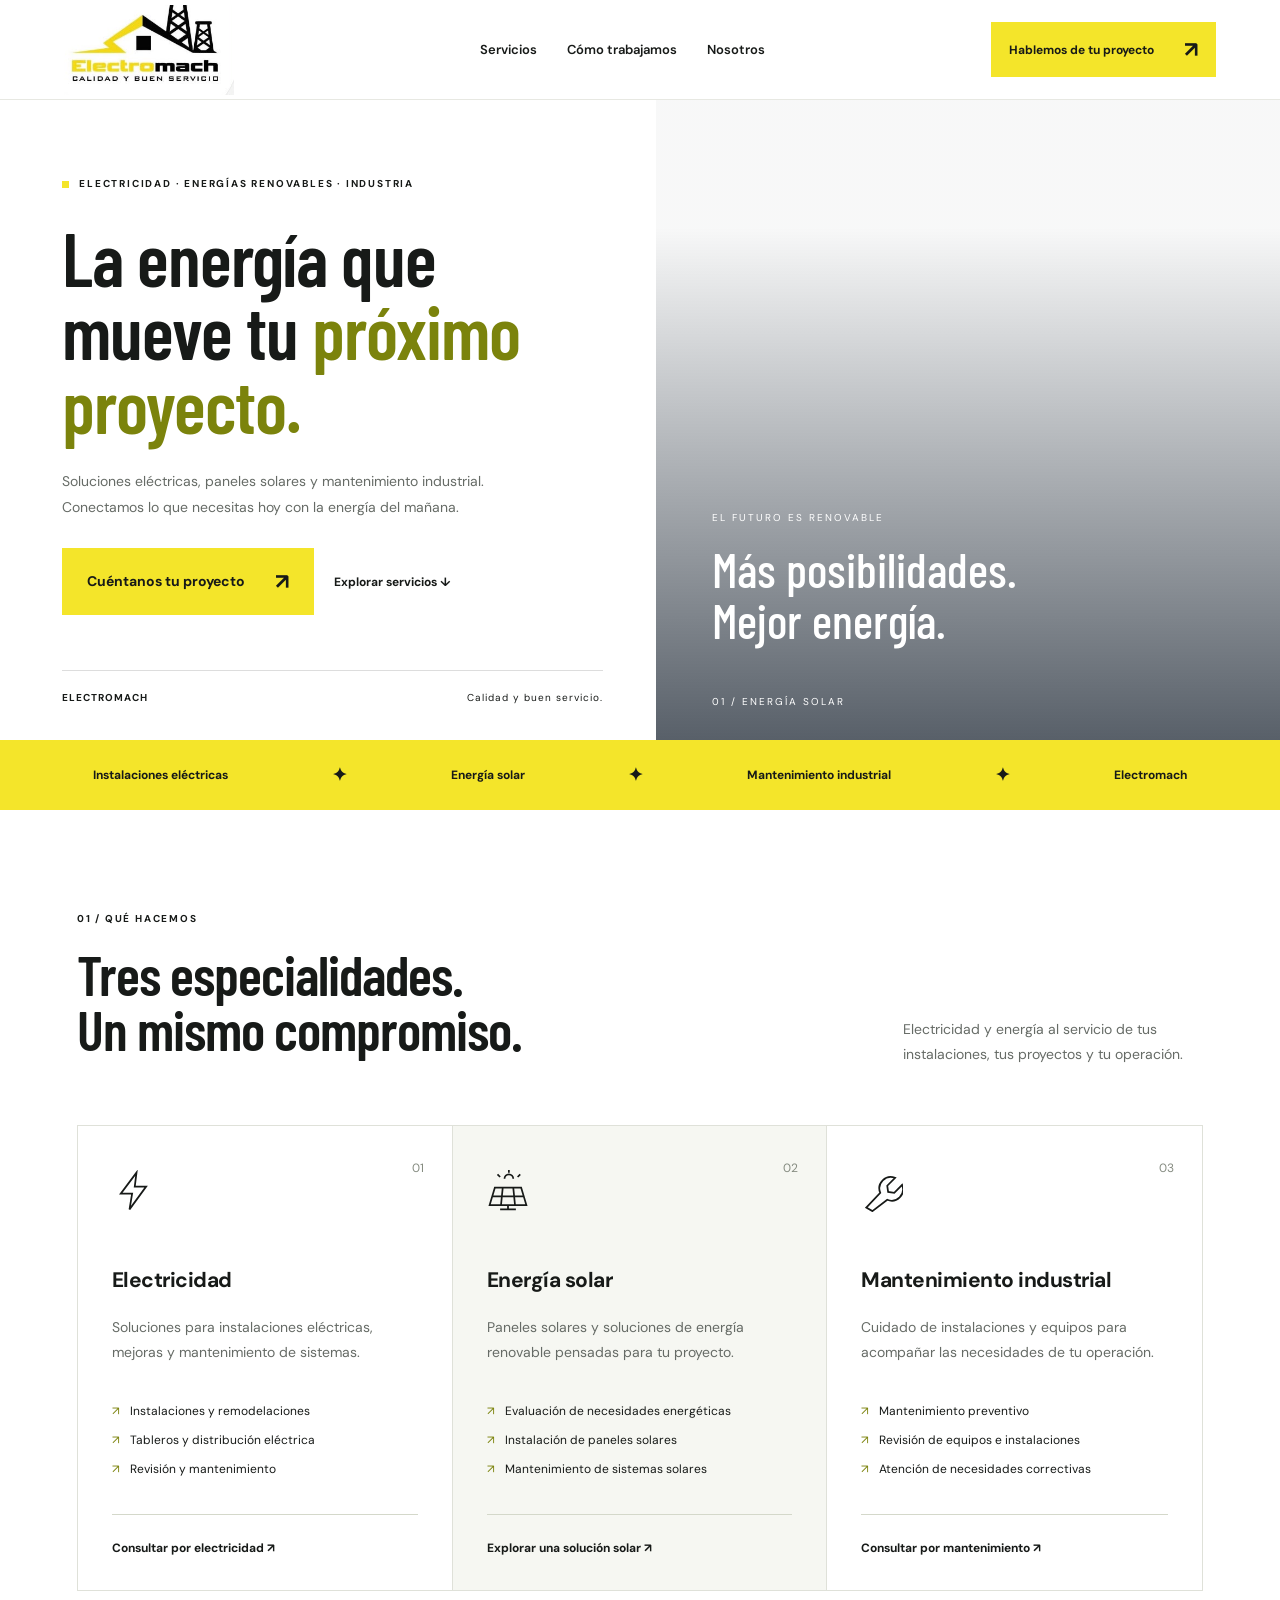
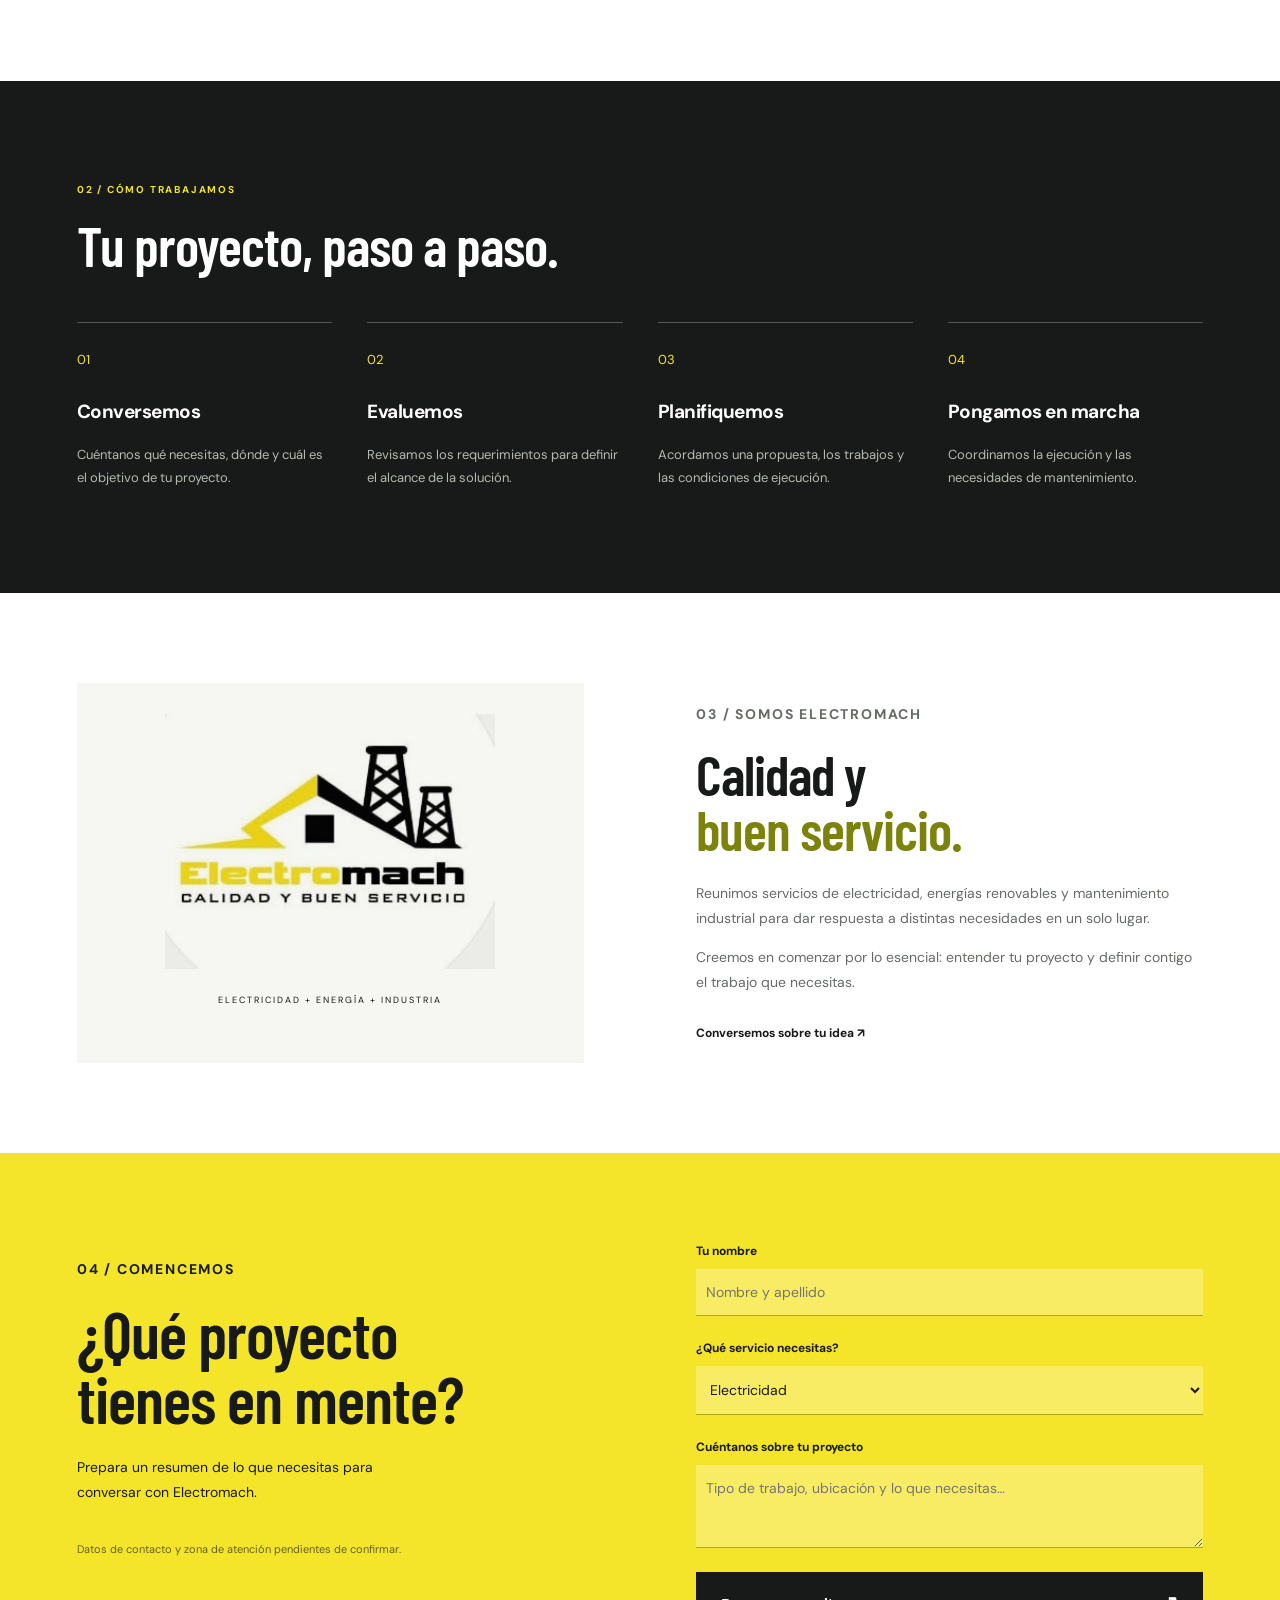
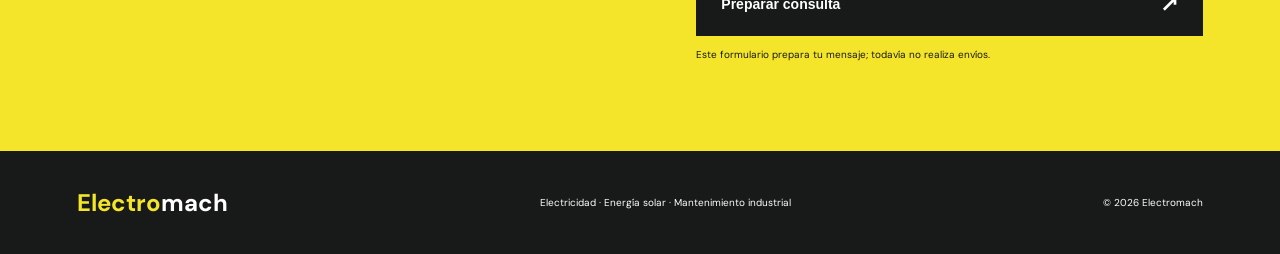
==== index.html @ c171b0ba "Add files via upload" ====
<!doctype html>
<html lang="es"><head><meta charset="utf-8"><meta name="viewport" content="width=device-width, initial-scale=1"><title>Electromach · Electricidad, energía solar y mantenimiento</title><meta name="description" content="Conoce las soluciones de Electromach en electricidad, energía solar y mantenimiento industrial."><link rel="stylesheet" href="style.css"></head>
<body><header><a class="brand" href="#inicio" aria-label="Electromach, inicio"><img src="logo.jpg" alt="Electromach — Calidad y buen servicio"></a><nav aria-label="Principal"><a href="#servicios">Servicios</a><a href="#proceso">Cómo trabajamos</a><a href="#nosotros">Nosotros</a></nav><a class="button small" href="#contacto">Hablemos de tu proyecto <span>↗</span></a></header>
<main><section id="inicio" class="hero"><div class="hero-text"><p class="eyebrow"><i></i> ELECTRICIDAD · ENERGÍAS RENOVABLES · INDUSTRIA</p><h1>La energía que<br>mueve tu <em>próximo<br>proyecto.</em></h1><p class="intro">Soluciones eléctricas, paneles solares y mantenimiento industrial. Conectamos lo que necesitas hoy con la energía del mañana.</p><a class="button" href="#contacto">Cuéntanos tu proyecto <span>↗</span></a><a class="text-link" href="#servicios">Explorar servicios ↓</a><div class="hero-bottom"><span>ELECTROMACH</span><span>Calidad y buen servicio.</span></div></div><div class="hero-image" role="img" aria-label="Paneles solares bajo la luz del sol"><div class="image-caption"><span>EL FUTURO ES RENOVABLE</span><strong>Más posibilidades.<br>Mejor energía.</strong></div><span class="image-index">01 / ENERGÍA SOLAR</span></div></section>
<div class="service-band"><span>Instalaciones eléctricas</span><b>✦</b><span>Energía solar</span><b>✦</b><span>Mantenimiento industrial</span><b>✦</b><span>Electromach</span></div>
<section id="servicios" class="section"><div class="section-head"><div><p class="eyebrow">01 / QUÉ HACEMOS</p><h2>Tres especialidades.<br>Un mismo compromiso.</h2></div><p>Electricidad y energía al servicio de tus instalaciones, tus proyectos y tu operación.</p></div><div class="services"><article><span class="number">01</span><svg viewBox="0 0 48 48" aria-hidden="true"><path d="M28 3 10 27h13l-3 18 19-26H26z"/></svg><h3>Electricidad</h3><p>Soluciones para instalaciones eléctricas, mejoras y mantenimiento de sistemas.</p><ul><li>Instalaciones y remodelaciones</li><li>Tableros y distribución eléctrica</li><li>Revisión y mantenimiento</li></ul><a href="#contacto" data-service="Electricidad">Consultar por electricidad ↗</a></article><article class="featured"><span class="number">02</span><svg viewBox="0 0 48 48" aria-hidden="true"><path d="M9 20h30l6 20H3zM18 20l-2 20m14-20 2 20M6 30h36M24 40v5m-9 0h18M20 10a5 5 0 0 1 10 0M25 0v3m-13 2 3 3m23-3-3 3"/></svg><h3>Energía solar</h3><p>Paneles solares y soluciones de energía renovable pensadas para tu proyecto.</p><ul><li>Evaluación de necesidades energéticas</li><li>Instalación de paneles solares</li><li>Mantenimiento de sistemas solares</li></ul><a href="#contacto" data-service="Energía solar">Explorar una solución solar ↗</a></article><article><span class="number">03</span><svg viewBox="0 0 48 48" aria-hidden="true"><path d="m6 43 16-17a13 13 0 0 1 17-17l-9 9 1 7 7 1 9-9a13 13 0 0 1-17 17L13 47z"/></svg><h3>Mantenimiento industrial</h3><p>Cuidado de instalaciones y equipos para acompañar las necesidades de tu operación.</p><ul><li>Mantenimiento preventivo</li><li>Revisión de equipos e instalaciones</li><li>Atención de necesidades correctivas</li></ul><a href="#contacto" data-service="Mantenimiento industrial">Consultar por mantenimiento ↗</a></article></div></section>
<section id="proceso" class="process section"><p class="eyebrow">02 / CÓMO TRABAJAMOS</p><h2>Tu proyecto, paso a paso.</h2><div class="steps"><article><span>01</span><h3>Conversemos</h3><p>Cuéntanos qué necesitas, dónde y cuál es el objetivo de tu proyecto.</p></article><article><span>02</span><h3>Evaluemos</h3><p>Revisamos los requerimientos para definir el alcance de la solución.</p></article><article><span>03</span><h3>Planifiquemos</h3><p>Acordamos una propuesta, los trabajos y las condiciones de ejecución.</p></article><article><span>04</span><h3>Pongamos en marcha</h3><p>Coordinamos la ejecución y las necesidades de mantenimiento.</p></article></div></section>
<section id="nosotros" class="about section"><div class="about-mark"><img src="logo.jpg" alt="Logo Electromach"><span>ELECTRICIDAD + ENERGÍA + INDUSTRIA</span></div><div><p class="eyebrow">03 / SOMOS ELECTROMACH</p><h2>Calidad y<br><em>buen servicio.</em></h2><p>Reunimos servicios de electricidad, energías renovables y mantenimiento industrial para dar respuesta a distintas necesidades en un solo lugar.</p><p>Creemos en comenzar por lo esencial: entender tu proyecto y definir contigo el trabajo que necesitas.</p><a class="text-link" href="#contacto">Conversemos sobre tu idea ↗</a></div></section>
<section id="contacto" class="contact section"><div><p class="eyebrow">04 / COMENCEMOS</p><h2>¿Qué proyecto<br>tienes en mente?</h2><p>Prepara un resumen de lo que necesitas para conversar con Electromach.</p><p class="contact-note">Datos de contacto y zona de atención pendientes de confirmar.</p></div><form id="brief"><label for="name">Tu nombre</label><input id="name" name="name" autocomplete="name" placeholder="Nombre y apellido" required><label for="service">¿Qué servicio necesitas?</label><select id="service" name="service"><option>Electricidad</option><option>Energía solar</option><option>Mantenimiento industrial</option><option>Varios servicios</option></select><label for="message">Cuéntanos sobre tu proyecto</label><textarea id="message" name="message" rows="3" placeholder="Tipo de trabajo, ubicación y lo que necesitas…" required></textarea><button class="button" type="submit">Preparar consulta <span>↗</span></button><small>Este formulario prepara tu mensaje; todavía no realiza envíos.</small><div id="result" hidden aria-live="polite"><strong>Tu consulta está lista</strong><p id="summary"></p><button type="button" id="download">Descargar consulta ↓</button></div></form></section></main><footer><a href="#inicio">Electro<span>mach</span></a><p>Electricidad · Energía solar · Mantenimiento industrial</p><span>© <span id="year"></span> Electromach</span></footer><script src="script.js"></script></body></html>
---- style.css ----
@import url('https://fonts.googleapis.com/css2?family=Barlow+Condensed:wght@500;600;700&family=DM+Sans:wght@400;500;600;700&display=swap');
:root{--yellow:#f4e52a;--ink:#171a18;--muted:#666b66;--paper:#f6f7f2}*{box-sizing:border-box}html{scroll-behavior:smooth;scroll-padding-top:90px}body{margin:0;color:var(--ink);background:white;font-family:'DM Sans',Arial,sans-serif}a{color:inherit;text-decoration:none}header{height:100px;display:flex;align-items:center;justify-content:space-between;padding:0 5%;border-bottom:1px solid #e7e8e2;background:white;gap:24px}.brand{height:90px;width:190px;overflow:hidden;display:flex;align-items:center}.brand img{width:170px}nav{display:flex;gap:30px;font-size:13px;font-weight:600}.button{display:inline-flex;align-items:center;justify-content:space-between;gap:30px;background:var(--yellow);color:var(--ink);padding:19px 25px;font-size:14px;font-weight:700;border:0;cursor:pointer}.button:hover{background:#e4d615}.button span{font-size:22px}.small{padding:13px 18px;font-size:12px}.hero{display:grid;grid-template-columns:1.05fr 1fr;min-height:640px}.hero-text{padding:65px 8% 25px 9.5%}.eyebrow{font-size:10px;font-weight:700;letter-spacing:1.8px;line-height:1.8;display:flex;align-items:center;gap:10px}.eyebrow i{width:7px;height:7px;background:var(--yellow);display:inline-block}h1,h2{font-family:'Barlow Condensed','Arial Narrow',sans-serif;letter-spacing:-1px;font-weight:600;line-height:.99}h1{font-size:clamp(52px,5.8vw,88px);margin:28px 0}em{font-style:normal;color:#7b830c}.intro{max-width:450px;color:var(--muted);line-height:1.8;font-size:14px;margin:0 0 28px}.text-link{font-size:12px;font-weight:700;display:inline-block;padding:16px 0;margin-left:20px}.hero-bottom{display:flex;justify-content:space-between;margin-top:55px;padding-top:20px;border-top:1px solid #ddd;font-size:10px;letter-spacing:1px}.hero-bottom span:first-child{font-weight:700}.hero-image{position:relative;background:linear-gradient(180deg,#12202608 20%,#111c29b3),url('https://images.unsplash.com/photo-1509391366360-2e959784a276?auto=format&fit=crop&w=1600&q=85') center/cover;min-height:580px}.image-caption{position:absolute;left:9%;bottom:95px;color:white}.image-caption span,.image-index{font-size:10px;letter-spacing:2px}.image-caption strong{display:block;font-family:'Barlow Condensed',sans-serif;font-weight:500;font-size:48px;line-height:1.05;margin-top:18px}.image-index{position:absolute;bottom:32px;left:9%;color:white}.service-band{background:var(--yellow);display:flex;justify-content:space-around;align-items:center;padding:23px 4%;gap:20px;font-size:12px;font-weight:700}.service-band b{font-size:18px}.section{padding:90px 6%}.section-head{display:flex;justify-content:space-between;gap:40px;align-items:end;margin-bottom:44px}h2{font-size:56px;margin:18px 0 24px}.section-head>p{max-width:300px;font-size:14px;line-height:1.8;color:var(--muted)}.services{display:grid;grid-template-columns:repeat(3,1fr);border:1px solid #dfe1d9}.services article{position:relative;padding:34px;border-right:1px solid #dfe1d9}.services article:last-child{border:0}.number{position:absolute;right:28px;color:#858b80;font-size:12px}.services svg{width:42px;height:42px;fill:none;stroke:currentColor;stroke-width:2;margin:10px 0 28px}h3{font-size:21px;letter-spacing:-.5px}.services p,.steps p,.about p{font-size:14px;line-height:1.8;color:var(--muted)}.services ul{list-style:none;padding:18px 0;font-size:12px;line-height:2.4}.services li:before{content:'↗';margin-right:10px;color:#7b830c}.services a{display:block;border-top:1px solid #d4d8ca;padding-top:25px;font-size:12px;font-weight:700}.featured{background:var(--paper)}.process{background:var(--ink);color:white}.process .eyebrow{color:var(--yellow)}.steps{display:grid;grid-template-columns:repeat(4,1fr);gap:35px;margin-top:50px}.steps article{border-top:1px solid #535750;padding-top:25px}.steps span{color:var(--yellow);font-size:13px}.steps h3{font-size:19px;margin-top:30px}.steps p{color:#b4bbb1;font-size:13px}.about{display:grid;grid-template-columns:1fr 1fr;gap:10%;align-items:center}.about-mark{background:var(--paper);min-height:380px;display:flex;align-items:center;justify-content:center;flex-direction:column}.about-mark img{width:75%;max-width:330px;mix-blend-mode:multiply}.about-mark span{font-size:9px;letter-spacing:2px;margin:25px}.about .text-link{margin-left:0}.contact{background:var(--yellow);display:grid;grid-template-columns:1fr 1fr;gap:10%}.contact h2{font-size:66px}.contact p{font-size:14px;line-height:1.8;max-width:360px}.contact-note{font-size:11px!important;opacity:.65;margin-top:35px}form{display:flex;flex-direction:column}label{font-size:12px;font-weight:700;margin:0 0 10px}input,textarea,select{font:inherit;font-size:14px;border:0;border-bottom:1px solid #afa61e;border-radius:0;padding:14px 10px;background:#ffffff45;margin-bottom:24px;width:100%;color:var(--ink)}textarea{resize:vertical}form .button{background:var(--ink);color:white}small{font-size:10px;margin-top:12px}#result{padding:22px;margin-top:20px;background:#ffffff9c}#summary{white-space:pre-wrap}#download{padding:10px;border:1px solid var(--ink);background:transparent;cursor:pointer}footer{padding:35px 6%;display:flex;justify-content:space-between;align-items:center;gap:20px;background:var(--ink);color:white;font-size:10px}footer>a{font-weight:700;font-size:24px;color:var(--yellow)}footer>a span{color:white}a:focus-visible,button:focus-visible,input:focus-visible,textarea:focus-visible,select:focus-visible{outline:3px solid #607a98;outline-offset:5px}@media(max-width:900px){header{height:85px}.brand{width:145px}.brand img{width:140px}nav{gap:16px;font-size:11px}.small{font-size:10px;padding:10px}.hero-text{padding:40px 7%}h1{font-size:60px}.hero .text-link{margin-left:0}.services article{padding:25px 20px}.services h3{font-size:18px}.section{padding:65px 5%}.contact{gap:7%}}@media(max-width:650px){header{padding:0 5%;gap:10px}nav{display:none}.small{gap:12px;max-width:160px}.hero{grid-template-columns:1fr}.hero-text{padding:35px 6% 25px}h1{font-size:64px}.hero-bottom{margin-top:30px}.hero-image{min-height:360px}.image-caption{bottom:70px}.image-caption strong{font-size:40px}.service-band{flex-wrap:wrap;padding:20px;font-size:10px;gap:12px}.service-band span:last-child,.service-band b:last-of-type{display:none}.section-head{display:block}.section-head>p{max-width:none}h2{font-size:46px}.services{grid-template-columns:1fr}.services article{padding:30px;border-right:0;border-bottom:1px solid #dfe1d9}.services svg{margin-bottom:10px}.steps{grid-template-columns:1fr 1fr;gap:25px}.about,.contact{grid-template-columns:1fr;gap:40px}.about-mark{min-height:280px}.contact h2{font-size:54px}footer{flex-direction:column;align-items:flex-start;gap:10px}}@media(prefers-reduced-motion:reduce){html{scroll-behavior:auto}}
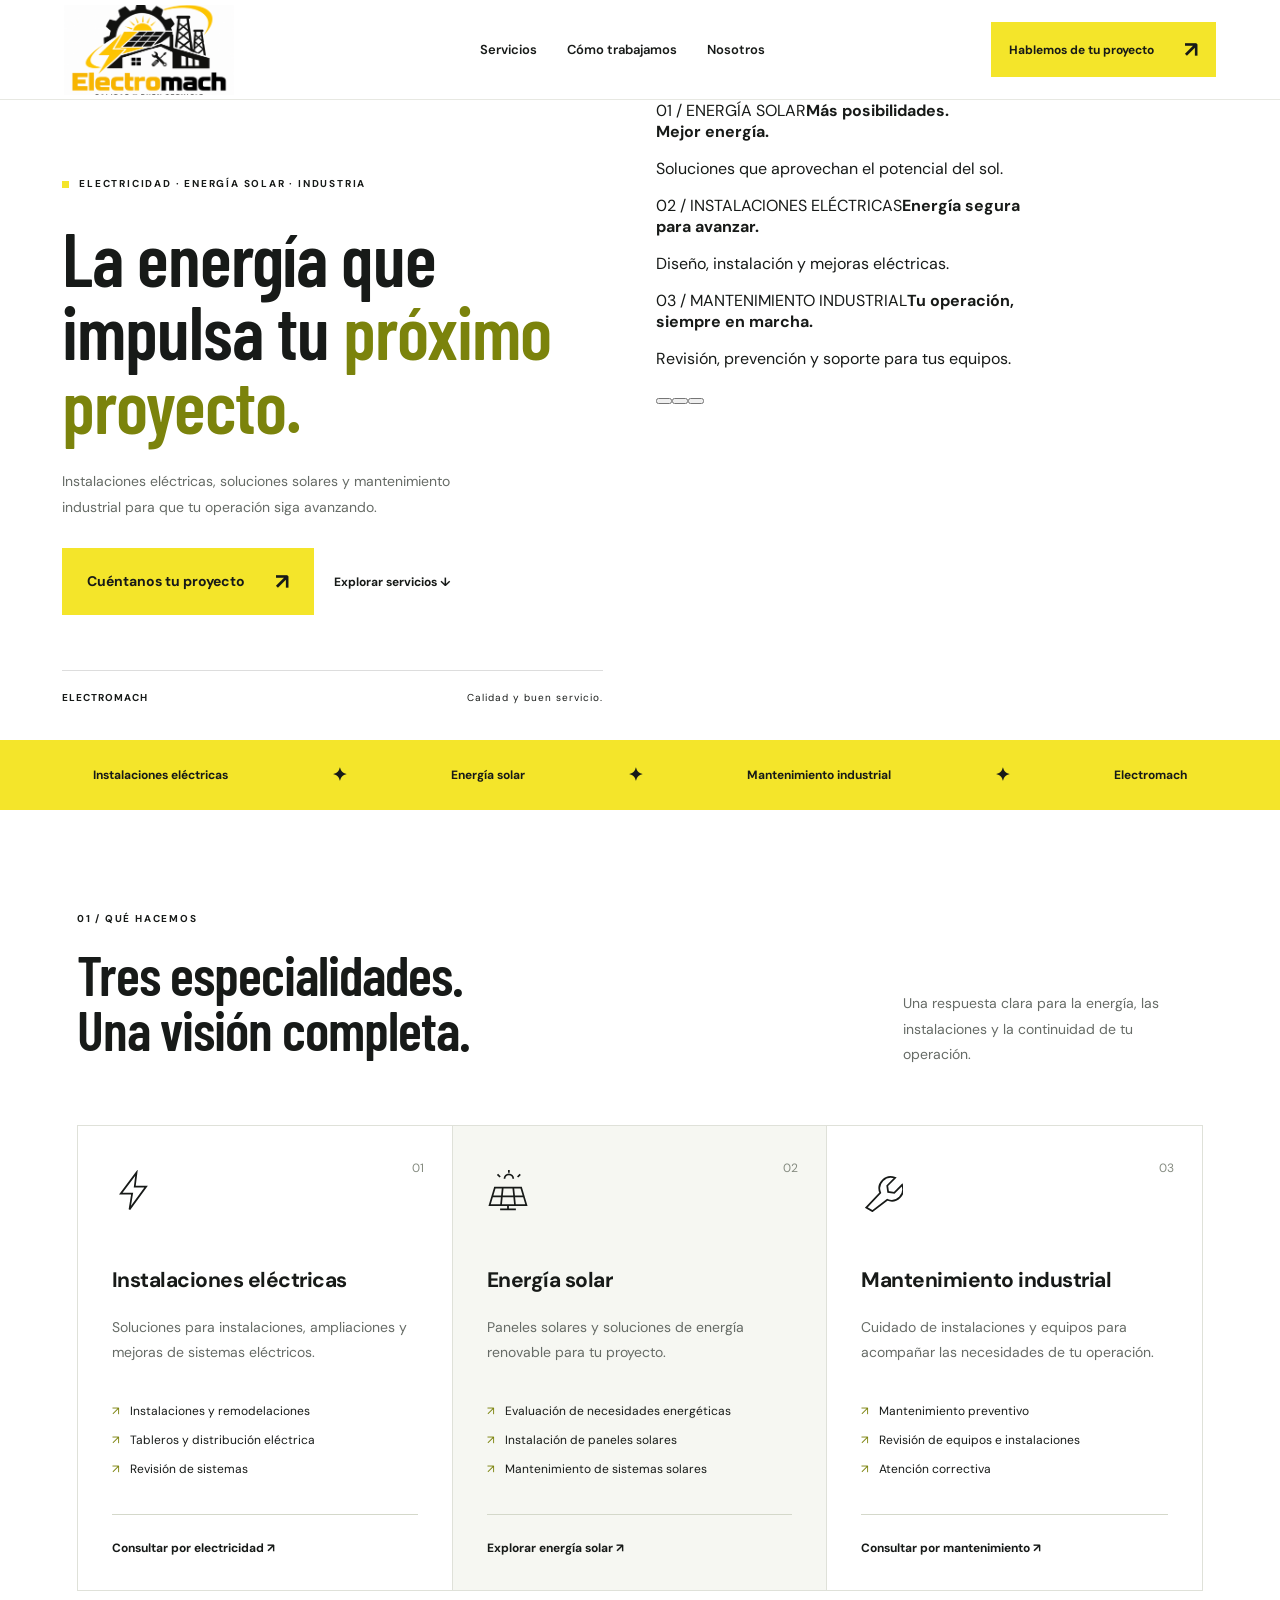
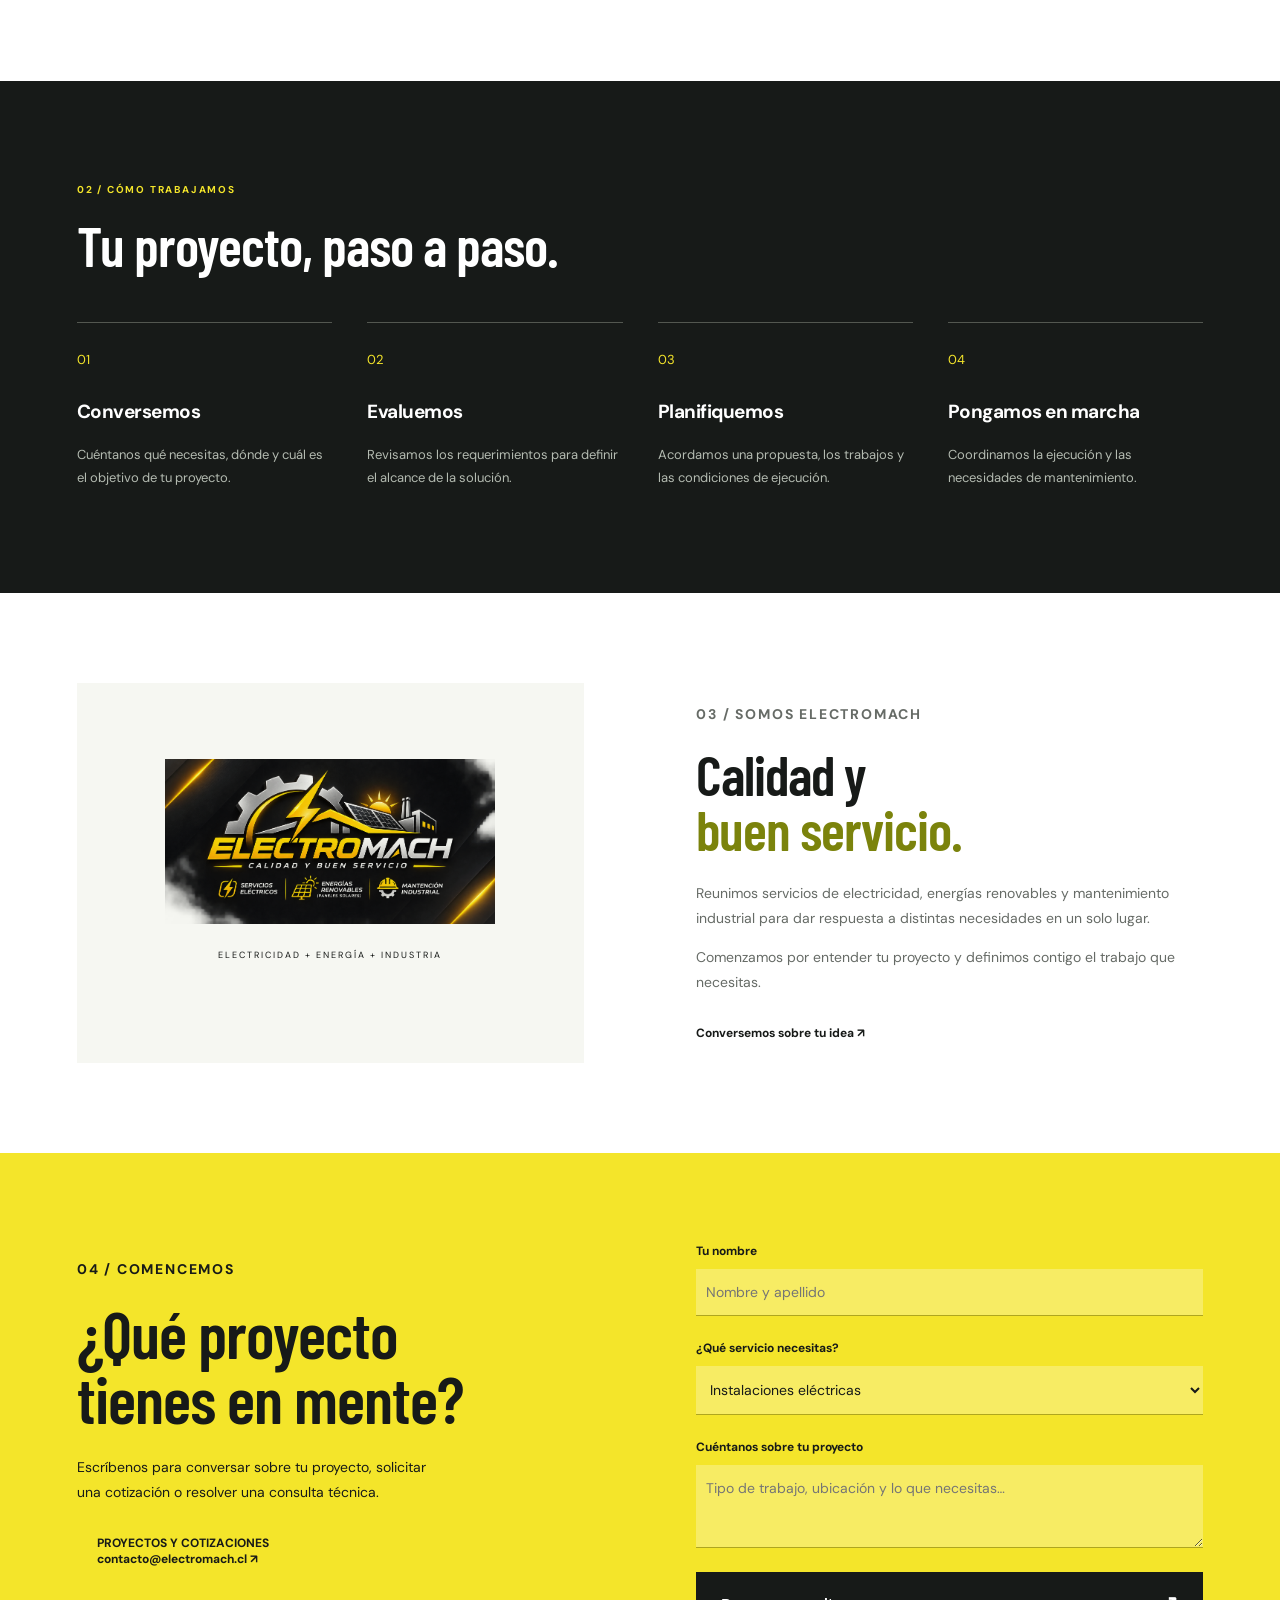
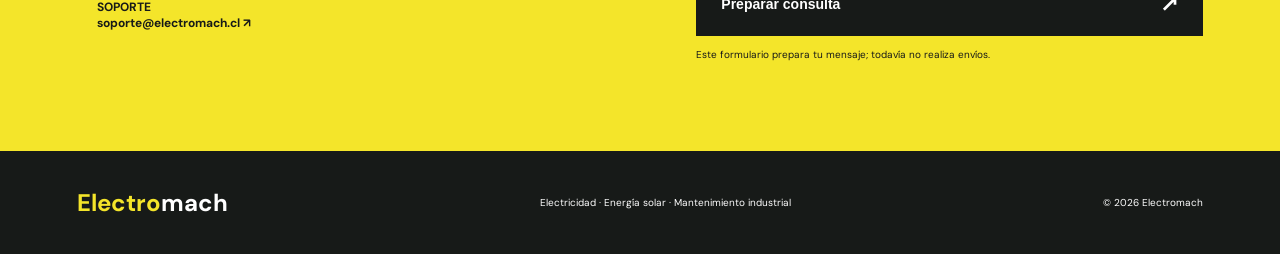
==== commit 6d3f9027: "Update index.html" ====
--- a/index.html
+++ b/index.html
@@ -1,9 +1,48 @@
 <!doctype html>
-<html lang="es"><head><meta charset="utf-8"><meta name="viewport" content="width=device-width, initial-scale=1"><title>Electromach · Electricidad, energía solar y mantenimiento</title><meta name="description" content="Conoce las soluciones de Electromach en electricidad, energía solar y mantenimiento industrial."><link rel="stylesheet" href="style.css"></head>
-<body><header><a class="brand" href="#inicio" aria-label="Electromach, inicio"><img src="logo.jpg" alt="Electromach — Calidad y buen servicio"></a><nav aria-label="Principal"><a href="#servicios">Servicios</a><a href="#proceso">Cómo trabajamos</a><a href="#nosotros">Nosotros</a></nav><a class="button small" href="#contacto">Hablemos de tu proyecto <span>↗</span></a></header>
-<main><section id="inicio" class="hero"><div class="hero-text"><p class="eyebrow"><i></i> ELECTRICIDAD · ENERGÍAS RENOVABLES · INDUSTRIA</p><h1>La energía que<br>mueve tu <em>próximo<br>proyecto.</em></h1><p class="intro">Soluciones eléctricas, paneles solares y mantenimiento industrial. Conectamos lo que necesitas hoy con la energía del mañana.</p><a class="button" href="#contacto">Cuéntanos tu proyecto <span>↗</span></a><a class="text-link" href="#servicios">Explorar servicios ↓</a><div class="hero-bottom"><span>ELECTROMACH</span><span>Calidad y buen servicio.</span></div></div><div class="hero-image" role="img" aria-label="Paneles solares bajo la luz del sol"><div class="image-caption"><span>EL FUTURO ES RENOVABLE</span><strong>Más posibilidades.<br>Mejor energía.</strong></div><span class="image-index">01 / ENERGÍA SOLAR</span></div></section>
-<div class="service-band"><span>Instalaciones eléctricas</span><b>✦</b><span>Energía solar</span><b>✦</b><span>Mantenimiento industrial</span><b>✦</b><span>Electromach</span></div>
-<section id="servicios" class="section"><div class="section-head"><div><p class="eyebrow">01 / QUÉ HACEMOS</p><h2>Tres especialidades.<br>Un mismo compromiso.</h2></div><p>Electricidad y energía al servicio de tus instalaciones, tus proyectos y tu operación.</p></div><div class="services"><article><span class="number">01</span><svg viewBox="0 0 48 48" aria-hidden="true"><path d="M28 3 10 27h13l-3 18 19-26H26z"/></svg><h3>Electricidad</h3><p>Soluciones para instalaciones eléctricas, mejoras y mantenimiento de sistemas.</p><ul><li>Instalaciones y remodelaciones</li><li>Tableros y distribución eléctrica</li><li>Revisión y mantenimiento</li></ul><a href="#contacto" data-service="Electricidad">Consultar por electricidad ↗</a></article><article class="featured"><span class="number">02</span><svg viewBox="0 0 48 48" aria-hidden="true"><path d="M9 20h30l6 20H3zM18 20l-2 20m14-20 2 20M6 30h36M24 40v5m-9 0h18M20 10a5 5 0 0 1 10 0M25 0v3m-13 2 3 3m23-3-3 3"/></svg><h3>Energía solar</h3><p>Paneles solares y soluciones de energía renovable pensadas para tu proyecto.</p><ul><li>Evaluación de necesidades energéticas</li><li>Instalación de paneles solares</li><li>Mantenimiento de sistemas solares</li></ul><a href="#contacto" data-service="Energía solar">Explorar una solución solar ↗</a></article><article><span class="number">03</span><svg viewBox="0 0 48 48" aria-hidden="true"><path d="m6 43 16-17a13 13 0 0 1 17-17l-9 9 1 7 7 1 9-9a13 13 0 0 1-17 17L13 47z"/></svg><h3>Mantenimiento industrial</h3><p>Cuidado de instalaciones y equipos para acompañar las necesidades de tu operación.</p><ul><li>Mantenimiento preventivo</li><li>Revisión de equipos e instalaciones</li><li>Atención de necesidades correctivas</li></ul><a href="#contacto" data-service="Mantenimiento industrial">Consultar por mantenimiento ↗</a></article></div></section>
-<section id="proceso" class="process section"><p class="eyebrow">02 / CÓMO TRABAJAMOS</p><h2>Tu proyecto, paso a paso.</h2><div class="steps"><article><span>01</span><h3>Conversemos</h3><p>Cuéntanos qué necesitas, dónde y cuál es el objetivo de tu proyecto.</p></article><article><span>02</span><h3>Evaluemos</h3><p>Revisamos los requerimientos para definir el alcance de la solución.</p></article><article><span>03</span><h3>Planifiquemos</h3><p>Acordamos una propuesta, los trabajos y las condiciones de ejecución.</p></article><article><span>04</span><h3>Pongamos en marcha</h3><p>Coordinamos la ejecución y las necesidades de mantenimiento.</p></article></div></section>
-<section id="nosotros" class="about section"><div class="about-mark"><img src="logo.jpg" alt="Logo Electromach"><span>ELECTRICIDAD + ENERGÍA + INDUSTRIA</span></div><div><p class="eyebrow">03 / SOMOS ELECTROMACH</p><h2>Calidad y<br><em>buen servicio.</em></h2><p>Reunimos servicios de electricidad, energías renovables y mantenimiento industrial para dar respuesta a distintas necesidades en un solo lugar.</p><p>Creemos en comenzar por lo esencial: entender tu proyecto y definir contigo el trabajo que necesitas.</p><a class="text-link" href="#contacto">Conversemos sobre tu idea ↗</a></div></section>
-<section id="contacto" class="contact section"><div><p class="eyebrow">04 / COMENCEMOS</p><h2>¿Qué proyecto<br>tienes en mente?</h2><p>Prepara un resumen de lo que necesitas para conversar con Electromach.</p><p class="contact-note">Datos de contacto y zona de atención pendientes de confirmar.</p></div><form id="brief"><label for="name">Tu nombre</label><input id="name" name="name" autocomplete="name" placeholder="Nombre y apellido" required><label for="service">¿Qué servicio necesitas?</label><select id="service" name="service"><option>Electricidad</option><option>Energía solar</option><option>Mantenimiento industrial</option><option>Varios servicios</option></select><label for="message">Cuéntanos sobre tu proyecto</label><textarea id="message" name="message" rows="3" placeholder="Tipo de trabajo, ubicación y lo que necesitas…" required></textarea><button class="button" type="submit">Preparar consulta <span>↗</span></button><small>Este formulario prepara tu mensaje; todavía no realiza envíos.</small><div id="result" hidden aria-live="polite"><strong>Tu consulta está lista</strong><p id="summary"></p><button type="button" id="download">Descargar consulta ↓</button></div></form></section></main><footer><a href="#inicio">Electro<span>mach</span></a><p>Electricidad · Energía solar · Mantenimiento industrial</p><span>© <span id="year"></span> Electromach</span></footer><script src="script.js"></script></body></html>
+<html lang="es">
+<head>
+  <meta charset="utf-8">
+  <meta name="viewport" content="width=device-width, initial-scale=1">
+  <title>Electromach · Energía e industria</title>
+  <meta name="description" content="Instalaciones eléctricas, energía solar y mantenimiento industrial para proyectos que necesitan avanzar.">
+  <link rel="stylesheet" href="style.css">
+</head>
+<body>
+  <header>
+    <a class="brand" href="#inicio" aria-label="Electromach, inicio"><img src="brand-logo.png" alt="Electromach — Calidad y buen servicio"></a>
+    <nav aria-label="Principal"><a href="#servicios">Servicios</a><a href="#proceso">Cómo trabajamos</a><a href="#nosotros">Nosotros</a></nav>
+    <a class="button small" href="#contacto">Hablemos de tu proyecto <span>↗</span></a>
+  </header>
+  <main>
+    <section id="inicio" class="hero">
+      <div class="hero-text">
+        <p class="eyebrow"><i></i> ELECTRICIDAD · ENERGÍA SOLAR · INDUSTRIA</p>
+        <h1>La energía que<br>impulsa tu <em>próximo<br>proyecto.</em></h1>
+        <p class="intro">Instalaciones eléctricas, soluciones solares y mantenimiento industrial para que tu operación siga avanzando.</p>
+        <div class="hero-actions"><a class="button" href="#contacto">Cuéntanos tu proyecto <span>↗</span></a><a class="text-link" href="#servicios">Explorar servicios ↓</a></div>
+        <div class="hero-bottom"><span>ELECTROMACH</span><span>Calidad y buen servicio.</span></div>
+      </div>
+      <div class="hero-gallery" aria-label="Servicios de Electromach">
+        <article class="hero-slide solar is-active" aria-hidden="false"><div class="slide-copy"><span>01 / ENERGÍA SOLAR</span><strong>Más posibilidades.<br>Mejor energía.</strong><p>Soluciones que aprovechan el potencial del sol.</p></div></article>
+        <article class="hero-slide electrical" aria-hidden="true"><div class="slide-copy"><span>02 / INSTALACIONES ELÉCTRICAS</span><strong>Energía segura<br>para avanzar.</strong><p>Diseño, instalación y mejoras eléctricas.</p></div></article>
+        <article class="hero-slide industrial" aria-hidden="true"><div class="slide-copy"><span>03 / MANTENIMIENTO INDUSTRIAL</span><strong>Tu operación,<br>siempre en marcha.</strong><p>Revisión, prevención y soporte para tus equipos.</p></div></article>
+        <div class="gallery-controls" aria-label="Cambiar imagen destacada"><button class="is-active" type="button" aria-label="Ver energía solar" data-slide="0"></button><button type="button" aria-label="Ver instalaciones eléctricas" data-slide="1"></button><button type="button" aria-label="Ver mantenimiento industrial" data-slide="2"></button></div>
+      </div>
+    </section>
+    <div class="service-band"><span>Instalaciones eléctricas</span><b>✦</b><span>Energía solar</span><b>✦</b><span>Mantenimiento industrial</span><b>✦</b><span>Electromach</span></div>
+    <section id="servicios" class="section">
+      <div class="section-head"><div><p class="eyebrow">01 / QUÉ HACEMOS</p><h2>Tres especialidades.<br>Una visión completa.</h2></div><p>Una respuesta clara para la energía, las instalaciones y la continuidad de tu operación.</p></div>
+      <div class="services">
+        <article><span class="number">01</span><svg viewBox="0 0 48 48" aria-hidden="true"><path d="M28 3 10 27h13l-3 18 19-26H26z"/></svg><h3>Instalaciones eléctricas</h3><p>Soluciones para instalaciones, ampliaciones y mejoras de sistemas eléctricos.</p><ul><li>Instalaciones y remodelaciones</li><li>Tableros y distribución eléctrica</li><li>Revisión de sistemas</li></ul><a href="#contacto" data-service="Instalaciones eléctricas">Consultar por electricidad ↗</a></article>
+        <article class="featured"><span class="number">02</span><svg viewBox="0 0 48 48" aria-hidden="true"><path d="M9 20h30l6 20H3zM18 20l-2 20m14-20 2 20M6 30h36M24 40v5m-9 0h18M20 10a5 5 0 0 1 10 0M25 0v3m-13 2 3 3m23-3-3 3"/></svg><h3>Energía solar</h3><p>Paneles solares y soluciones de energía renovable para tu proyecto.</p><ul><li>Evaluación de necesidades energéticas</li><li>Instalación de paneles solares</li><li>Mantenimiento de sistemas solares</li></ul><a href="#contacto" data-service="Energía solar">Explorar energía solar ↗</a></article>
+        <article><span class="number">03</span><svg viewBox="0 0 48 48" aria-hidden="true"><path d="m6 43 16-17a13 13 0 0 1 17-17l-9 9 1 7 7 1 9-9a13 13 0 0 1-17 17L13 47z"/></svg><h3>Mantenimiento industrial</h3><p>Cuidado de instalaciones y equipos para acompañar las necesidades de tu operación.</p><ul><li>Mantenimiento preventivo</li><li>Revisión de equipos e instalaciones</li><li>Atención correctiva</li></ul><a href="#contacto" data-service="Mantenimiento industrial">Consultar por mantenimiento ↗</a></article>
+      </div>
+    </section>
+    <section id="proceso" class="process section"><p class="eyebrow">02 / CÓMO TRABAJAMOS</p><h2>Tu proyecto, paso a paso.</h2><div class="steps"><article><span>01</span><h3>Conversemos</h3><p>Cuéntanos qué necesitas, dónde y cuál es el objetivo de tu proyecto.</p></article><article><span>02</span><h3>Evaluemos</h3><p>Revisamos los requerimientos para definir el alcance de la solución.</p></article><article><span>03</span><h3>Planifiquemos</h3><p>Acordamos una propuesta, los trabajos y las condiciones de ejecución.</p></article><article><span>04</span><h3>Pongamos en marcha</h3><p>Coordinamos la ejecución y las necesidades de mantenimiento.</p></article></div></section>
+    <section id="nosotros" class="about section"><div class="about-mark"><img src="brand-banner.png" alt="Electromach: servicios eléctricos, energías renovables y mantención industrial"><span>ELECTRICIDAD + ENERGÍA + INDUSTRIA</span></div><div><p class="eyebrow">03 / SOMOS ELECTROMACH</p><h2>Calidad y<br><em>buen servicio.</em></h2><p>Reunimos servicios de electricidad, energías renovables y mantenimiento industrial para dar respuesta a distintas necesidades en un solo lugar.</p><p>Comenzamos por entender tu proyecto y definimos contigo el trabajo que necesitas.</p><a class="text-link" href="#contacto">Conversemos sobre tu idea ↗</a></div></section>
+    <section id="contacto" class="contact section"><div><p class="eyebrow">04 / COMENCEMOS</p><h2>¿Qué proyecto<br>tienes en mente?</h2><p>Escríbenos para conversar sobre tu proyecto, solicitar una cotización o resolver una consulta técnica.</p><a class="text-link" href="mailto:contacto@electromach.cl">PROYECTOS Y COTIZACIONES<br>contacto@electromach.cl ↗</a><br><a class="text-link" href="mailto:soporte@electromach.cl">SOPORTE<br>soporte@electromach.cl ↗</a></div><form id="brief"><label for="name">Tu nombre</label><input id="name" name="name" autocomplete="name" placeholder="Nombre y apellido" required><label for="service">¿Qué servicio necesitas?</label><select id="service" name="service"><option>Instalaciones eléctricas</option><option>Energía solar</option><option>Mantenimiento industrial</option><option>Varios servicios</option></select><label for="message">Cuéntanos sobre tu proyecto</label><textarea id="message" name="message" rows="3" placeholder="Tipo de trabajo, ubicación y lo que necesitas…" required></textarea><button class="button" type="submit">Preparar consulta <span>↗</span></button><small>Este formulario prepara tu mensaje; todavía no realiza envíos.</small><div id="result" hidden aria-live="polite"><strong>Tu consulta está lista</strong><p id="summary"></p><button type="button" id="download">Descargar consulta ↓</button></div></form></section>
+  </main>
+  <footer><a href="#inicio">Electro<span>mach</span></a><p>Electricidad · Energía solar · Mantenimiento industrial</p><span>© <span id="year"></span> Electromach</span></footer>
+  <script src="script.js"></script>
+</body>
+</html>
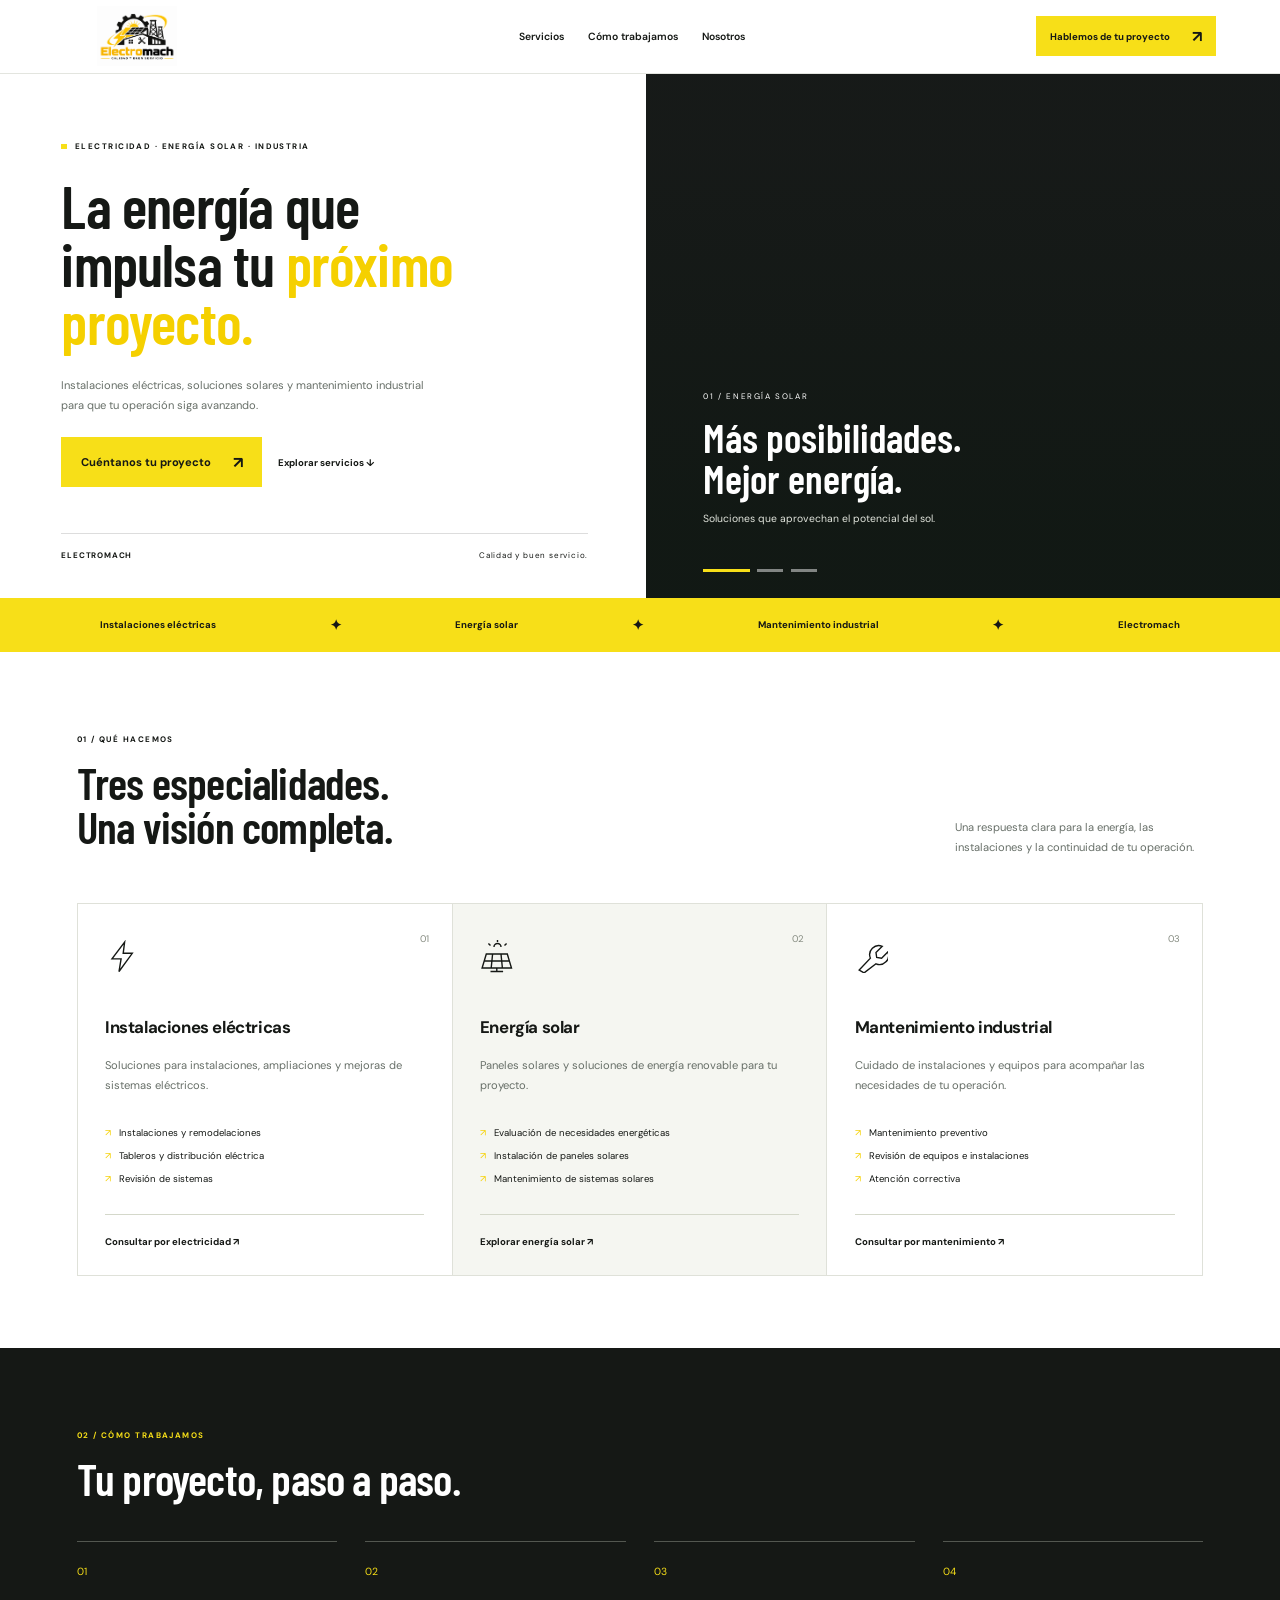
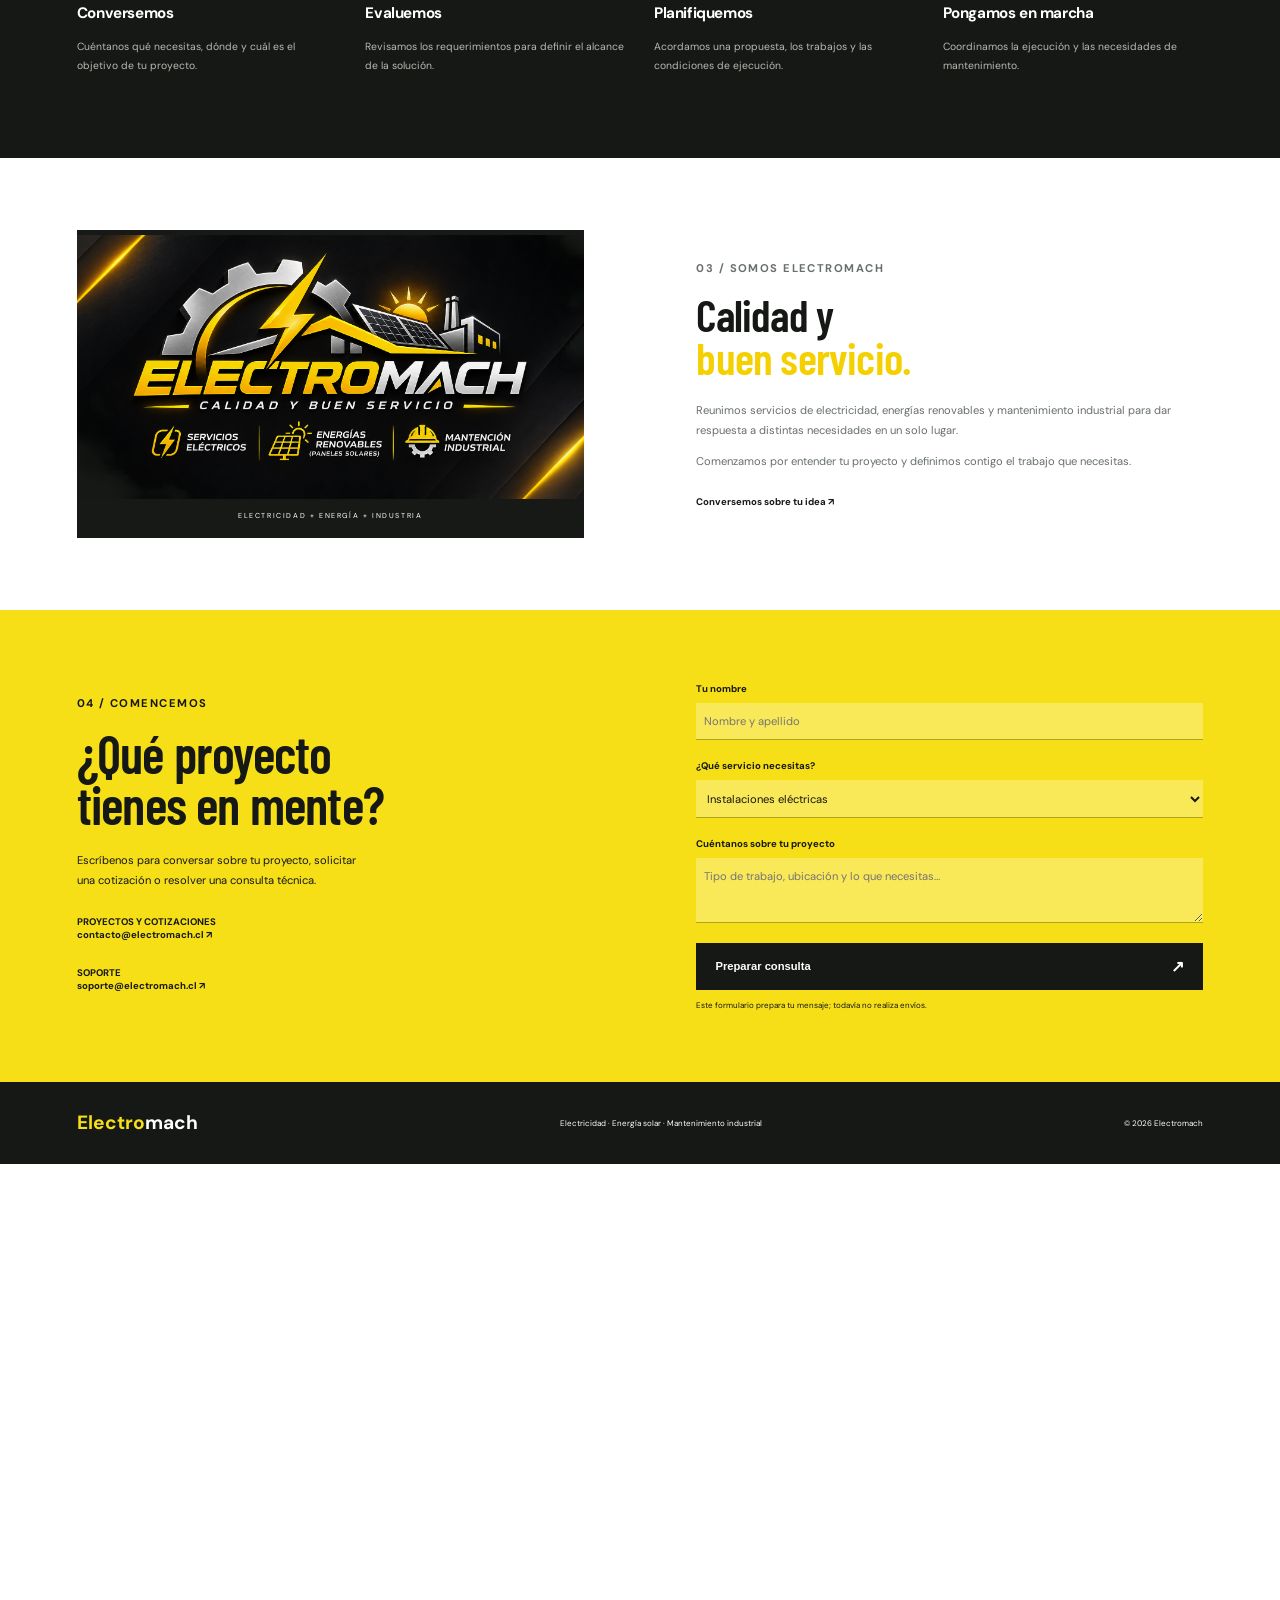
==== commit 8122797a: "Ajustar acentos de portada y escala visual Co-authored-by: Copilot <223556219+Copilot@users.noreply." ====
--- a/index.html
+++ b/index.html
@@ -6,6 +6,7 @@
   <title>Electromach · Energía e industria</title>
   <meta name="description" content="Instalaciones eléctricas, energía solar y mantenimiento industrial para proyectos que necesitan avanzar.">
   <link rel="stylesheet" href="style.css">
+  <style>body{zoom:0.8}</style>
 </head>
 <body>
   <header>
--- a/style.css
+++ b/style.css
@@ -1,2 +1,3 @@
 @import url('https://fonts.googleapis.com/css2?family=Barlow+Condensed:wght@500;600;700&family=DM+Sans:wght@400;500;600;700&display=swap');
-:root{--yellow:#f4e52a;--ink:#171a18;--muted:#666b66;--paper:#f6f7f2}*{box-sizing:border-box}html{scroll-behavior:smooth;scroll-padding-top:90px}body{margin:0;color:var(--ink);background:white;font-family:'DM Sans',Arial,sans-serif}a{color:inherit;text-decoration:none}header{height:100px;display:flex;align-items:center;justify-content:space-between;padding:0 5%;border-bottom:1px solid #e7e8e2;background:white;gap:24px}.brand{height:90px;width:190px;overflow:hidden;display:flex;align-items:center}.brand img{width:170px}nav{display:flex;gap:30px;font-size:13px;font-weight:600}.button{display:inline-flex;align-items:center;justify-content:space-between;gap:30px;background:var(--yellow);color:var(--ink);padding:19px 25px;font-size:14px;font-weight:700;border:0;cursor:pointer}.button:hover{background:#e4d615}.button span{font-size:22px}.small{padding:13px 18px;font-size:12px}.hero{display:grid;grid-template-columns:1.05fr 1fr;min-height:640px}.hero-text{padding:65px 8% 25px 9.5%}.eyebrow{font-size:10px;font-weight:700;letter-spacing:1.8px;line-height:1.8;display:flex;align-items:center;gap:10px}.eyebrow i{width:7px;height:7px;background:var(--yellow);display:inline-block}h1,h2{font-family:'Barlow Condensed','Arial Narrow',sans-serif;letter-spacing:-1px;font-weight:600;line-height:.99}h1{font-size:clamp(52px,5.8vw,88px);margin:28px 0}em{font-style:normal;color:#7b830c}.intro{max-width:450px;color:var(--muted);line-height:1.8;font-size:14px;margin:0 0 28px}.text-link{font-size:12px;font-weight:700;display:inline-block;padding:16px 0;margin-left:20px}.hero-bottom{display:flex;justify-content:space-between;margin-top:55px;padding-top:20px;border-top:1px solid #ddd;font-size:10px;letter-spacing:1px}.hero-bottom span:first-child{font-weight:700}.hero-image{position:relative;background:linear-gradient(180deg,#12202608 20%,#111c29b3),url('https://images.unsplash.com/photo-1509391366360-2e959784a276?auto=format&fit=crop&w=1600&q=85') center/cover;min-height:580px}.image-caption{position:absolute;left:9%;bottom:95px;color:white}.image-caption span,.image-index{font-size:10px;letter-spacing:2px}.image-caption strong{display:block;font-family:'Barlow Condensed',sans-serif;font-weight:500;font-size:48px;line-height:1.05;margin-top:18px}.image-index{position:absolute;bottom:32px;left:9%;color:white}.service-band{background:var(--yellow);display:flex;justify-content:space-around;align-items:center;padding:23px 4%;gap:20px;font-size:12px;font-weight:700}.service-band b{font-size:18px}.section{padding:90px 6%}.section-head{display:flex;justify-content:space-between;gap:40px;align-items:end;margin-bottom:44px}h2{font-size:56px;margin:18px 0 24px}.section-head>p{max-width:300px;font-size:14px;line-height:1.8;color:var(--muted)}.services{display:grid;grid-template-columns:repeat(3,1fr);border:1px solid #dfe1d9}.services article{position:relative;padding:34px;border-right:1px solid #dfe1d9}.services article:last-child{border:0}.number{position:absolute;right:28px;color:#858b80;font-size:12px}.services svg{width:42px;height:42px;fill:none;stroke:currentColor;stroke-width:2;margin:10px 0 28px}h3{font-size:21px;letter-spacing:-.5px}.services p,.steps p,.about p{font-size:14px;line-height:1.8;color:var(--muted)}.services ul{list-style:none;padding:18px 0;font-size:12px;line-height:2.4}.services li:before{content:'↗';margin-right:10px;color:#7b830c}.services a{display:block;border-top:1px solid #d4d8ca;padding-top:25px;font-size:12px;font-weight:700}.featured{background:var(--paper)}.process{background:var(--ink);color:white}.process .eyebrow{color:var(--yellow)}.steps{display:grid;grid-template-columns:repeat(4,1fr);gap:35px;margin-top:50px}.steps article{border-top:1px solid #535750;padding-top:25px}.steps span{color:var(--yellow);font-size:13px}.steps h3{font-size:19px;margin-top:30px}.steps p{color:#b4bbb1;font-size:13px}.about{display:grid;grid-template-columns:1fr 1fr;gap:10%;align-items:center}.about-mark{background:var(--paper);min-height:380px;display:flex;align-items:center;justify-content:center;flex-direction:column}.about-mark img{width:75%;max-width:330px;mix-blend-mode:multiply}.about-mark span{font-size:9px;letter-spacing:2px;margin:25px}.about .text-link{margin-left:0}.contact{background:var(--yellow);display:grid;grid-template-columns:1fr 1fr;gap:10%}.contact h2{font-size:66px}.contact p{font-size:14px;line-height:1.8;max-width:360px}.contact-note{font-size:11px!important;opacity:.65;margin-top:35px}form{display:flex;flex-direction:column}label{font-size:12px;font-weight:700;margin:0 0 10px}input,textarea,select{font:inherit;font-size:14px;border:0;border-bottom:1px solid #afa61e;border-radius:0;padding:14px 10px;background:#ffffff45;margin-bottom:24px;width:100%;color:var(--ink)}textarea{resize:vertical}form .button{background:var(--ink);color:white}small{font-size:10px;margin-top:12px}#result{padding:22px;margin-top:20px;background:#ffffff9c}#summary{white-space:pre-wrap}#download{padding:10px;border:1px solid var(--ink);background:transparent;cursor:pointer}footer{padding:35px 6%;display:flex;justify-content:space-between;align-items:center;gap:20px;background:var(--ink);color:white;font-size:10px}footer>a{font-weight:700;font-size:24px;color:var(--yellow)}footer>a span{color:white}a:focus-visible,button:focus-visible,input:focus-visible,textarea:focus-visible,select:focus-visible{outline:3px solid #607a98;outline-offset:5px}@media(max-width:900px){header{height:85px}.brand{width:145px}.brand img{width:140px}nav{gap:16px;font-size:11px}.small{font-size:10px;padding:10px}.hero-text{padding:40px 7%}h1{font-size:60px}.hero .text-link{margin-left:0}.services article{padding:25px 20px}.services h3{font-size:18px}.section{padding:65px 5%}.contact{gap:7%}}@media(max-width:650px){header{padding:0 5%;gap:10px}nav{display:none}.small{gap:12px;max-width:160px}.hero{grid-template-columns:1fr}.hero-text{padding:35px 6% 25px}h1{font-size:64px}.hero-bottom{margin-top:30px}.hero-image{min-height:360px}.image-caption{bottom:70px}.image-caption strong{font-size:40px}.service-band{flex-wrap:wrap;padding:20px;font-size:10px;gap:12px}.service-band span:last-child,.service-band b:last-of-type{display:none}.section-head{display:block}.section-head>p{max-width:none}h2{font-size:46px}.services{grid-template-columns:1fr}.services article{padding:30px;border-right:0;border-bottom:1px solid #dfe1d9}.services svg{margin-bottom:10px}.steps{grid-template-columns:1fr 1fr;gap:25px}.about,.contact{grid-template-columns:1fr;gap:40px}.about-mark{min-height:280px}.contact h2{font-size:54px}footer{flex-direction:column;align-items:flex-start;gap:10px}}@media(prefers-reduced-motion:reduce){html{scroll-behavior:auto}}
+:root{--yellow:#f7df18;--ink:#151815;--muted:#687069;--paper:#f5f6f1}*{box-sizing:border-box}html{scroll-behavior:smooth;scroll-padding-top:90px}body{margin:0;color:var(--ink);background:#fff;font-family:'DM Sans',Arial,sans-serif}a{color:inherit;text-decoration:none}header{height:92px;display:flex;align-items:center;justify-content:space-between;padding:0 5%;border-bottom:1px solid #e3e5df;background:#fff;gap:24px;position:sticky;top:0;z-index:20}.brand{height:82px;width:205px;display:flex;align-items:center}.brand img{width:182px;max-height:75px;object-fit:contain}nav{display:flex;gap:30px;font-size:13px;font-weight:600}.button{display:inline-flex;align-items:center;justify-content:space-between;gap:28px;background:var(--yellow);color:var(--ink);padding:18px 24px;font-size:14px;font-weight:700;border:0;cursor:pointer;transition:transform .2s,background .2s}.button:hover{background:#e8cf08;transform:translateY(-2px)}.button span{font-size:20px}.small{padding:12px 17px;font-size:12px}.hero{display:grid;grid-template-columns:1.02fr 1fr;min-height:655px}.hero-text{padding:72px 9% 25px 9.5%;position:relative;z-index:1}.eyebrow{font-size:10px;font-weight:700;letter-spacing:1.8px;line-height:1.8;display:flex;align-items:center;gap:10px}.eyebrow i{width:7px;height:7px;background:var(--yellow);display:inline-block}h1,h2{font-family:'Barlow Condensed','Arial Narrow',sans-serif;letter-spacing:-1px;font-weight:600;line-height:.98}h1{font-size:clamp(56px,5.8vw,88px);margin:29px 0}em{font-style:normal;color:#f5d000}.intro{max-width:455px;color:var(--muted);line-height:1.8;font-size:14px;margin:0 0 28px}.hero-actions{display:flex;align-items:center;gap:20px}.text-link{font-size:12px;font-weight:700;display:inline-block;padding:16px 0}.hero-bottom{display:flex;justify-content:space-between;margin-top:57px;padding-top:20px;border-top:1px solid #ddd;font-size:10px;letter-spacing:1px}.hero-bottom span:first-child{font-weight:700}.hero-gallery{min-height:600px;position:relative;overflow:hidden;background:#171a18}.hero-slide{position:absolute;inset:0;background-position:center;background-size:cover;opacity:0;transform:scale(1.04);transition:opacity .8s ease,transform 5.5s ease;pointer-events:none}.hero-slide.is-active{opacity:1;transform:scale(1);pointer-events:auto}.hero-slide:after{content:"";position:absolute;inset:0;background:linear-gradient(180deg,#07141f09 15%,#101813c9 88%)}.solar{background-image:url('https://images.unsplash.com/photo-1509391366360-2e959784a276?auto=format&fit=crop&w=1600&q=85')}.electrical{background-image:linear-gradient(120deg,#111b1bdd,#111b1b55),url('https://images.unsplash.com/photo-1621905251189-08b45d6a269e?auto=format&fit=crop&w=1600&q=85')}.industrial{background-image:linear-gradient(120deg,#101412a0,#10141235),url('brand-banner.png');background-size:cover;background-position:center}.slide-copy{position:absolute;z-index:1;left:9%;bottom:87px;color:#fff;max-width:440px}.slide-copy span{font-size:10px;letter-spacing:2px}.slide-copy strong{display:block;font-family:'Barlow Condensed',sans-serif;font-weight:600;font-size:50px;line-height:1.03;margin-top:18px}.slide-copy p{font-size:13px;line-height:1.6;margin:15px 0 0;color:#e1e4dc}.gallery-controls{position:absolute;z-index:2;left:9%;bottom:32px;display:flex;gap:9px}.gallery-controls button{height:4px;width:33px;border:0;background:#ffffff78;padding:0;cursor:pointer;transition:width .25s,background .25s}.gallery-controls button.is-active{background:var(--yellow);width:58px}.service-band{background:var(--yellow);display:flex;justify-content:space-around;align-items:center;padding:23px 4%;gap:20px;font-size:12px;font-weight:700}.service-band b{font-size:18px}.section{padding:90px 6%}.section-head{display:flex;justify-content:space-between;gap:40px;align-items:end;margin-bottom:44px}h2{font-size:56px;margin:18px 0 24px}.section-head>p{max-width:310px;font-size:14px;line-height:1.8;color:var(--muted)}.services{display:grid;grid-template-columns:repeat(3,1fr);border:1px solid #dfe1d9}.services article{position:relative;padding:34px;border-right:1px solid #dfe1d9;transition:background .25s}.services article:hover{background:#f4f5ef}.services article:last-child{border:0}.number{position:absolute;right:28px;color:#858b80;font-size:12px}.services svg{width:42px;height:42px;fill:none;stroke:currentColor;stroke-width:2;margin:10px 0 28px}h3{font-size:21px;letter-spacing:-.5px}.services p,.steps p,.about p{font-size:14px;line-height:1.8;color:var(--muted)}.services ul{list-style:none;padding:18px 0;font-size:12px;line-height:2.4}.services li:before{content:'↗';margin-right:10px;color:#f5d000}.services a{display:block;border-top:1px solid #d4d8ca;padding-top:25px;font-size:12px;font-weight:700}.featured{background:var(--paper)}.process{background:var(--ink);color:#fff}.process .eyebrow{color:var(--yellow)}.steps{display:grid;grid-template-columns:repeat(4,1fr);gap:35px;margin-top:50px}.steps article{border-top:1px solid #535750;padding-top:25px}.steps span{color:var(--yellow);font-size:13px}.steps h3{font-size:19px;margin-top:30px}.steps p{color:#b4bbb1;font-size:13px}.about{display:grid;grid-template-columns:1fr 1fr;gap:10%;align-items:center}.about-mark{background:#161916;min-height:385px;display:flex;align-items:center;justify-content:center;flex-direction:column;overflow:hidden}.about-mark img{width:100%;height:330px;object-fit:cover}.about-mark span{color:#fff;font-size:9px;letter-spacing:2px;margin:15px}.about .text-link{margin-left:0}.contact{background:var(--yellow);display:grid;grid-template-columns:1fr 1fr;gap:10%}.contact h2{font-size:66px}.contact p{font-size:14px;line-height:1.8;max-width:360px}.contact-note{font-size:11px!important;opacity:.65;margin-top:35px}form{display:flex;flex-direction:column}label{font-size:12px;font-weight:700;margin:0 0 10px}input,textarea,select{font:inherit;font-size:14px;border:0;border-bottom:1px solid #afa61e;border-radius:0;padding:14px 10px;background:#ffffff45;margin-bottom:24px;width:100%;color:var(--ink)}textarea{resize:vertical}form .button{background:var(--ink);color:#fff}small{font-size:10px;margin-top:12px}#result{padding:22px;margin-top:20px;background:#ffffff9c}#summary{white-space:pre-wrap}#download{padding:10px;border:1px solid var(--ink);background:transparent;cursor:pointer}footer{padding:35px 6%;display:flex;justify-content:space-between;align-items:center;gap:20px;background:var(--ink);color:#fff;font-size:10px}footer>a{font-weight:700;font-size:24px;color:var(--yellow)}footer>a span{color:#fff}a:focus-visible,button:focus-visible,input:focus-visible,textarea:focus-visible,select:focus-visible{outline:3px solid #607a98;outline-offset:5px}@media(max-width:900px){header{height:85px}.brand{width:155px}.brand img{width:150px}nav{gap:16px;font-size:11px}.small{font-size:10px;padding:10px}.hero-text{padding:46px 7%}h1{font-size:60px}.services article{padding:25px 20px}.services h3{font-size:18px}.section{padding:65px 5%}.contact{gap:7%}}@media(max-width:650px){header{padding:0 5%;gap:10px}nav{display:none}.small{gap:12px;max-width:160px}.hero{grid-template-columns:1fr}.hero-text{padding:40px 6% 28px}h1{font-size:62px}.hero-bottom{margin-top:35px}.hero-gallery{min-height:420px}.slide-copy{left:8%;bottom:72px}.slide-copy strong{font-size:42px}.gallery-controls{left:8%;bottom:28px}.service-band{flex-wrap:wrap;padding:20px;font-size:10px;gap:12px}.service-band span:last-child,.service-band b:last-of-type{display:none}.section-head{display:block}.section-head>p{max-width:none}h2{font-size:46px}.services{grid-template-columns:1fr}.services article{padding:30px;border-right:0;border-bottom:1px solid #dfe1d9}.services svg{margin-bottom:10px}.steps{grid-template-columns:1fr 1fr;gap:25px}.about,.contact{grid-template-columns:1fr;gap:40px}.about-mark{min-height:280px}.contact h2{font-size:54px}footer{flex-direction:column;align-items:flex-start;gap:10px}}@media(prefers-reduced-motion:reduce){html{scroll-behavior:auto}.hero-slide{transition:none}}
+body{zoom:0.8}em{color:#f5d000!important}.services li:before{color:#f5d000!important}
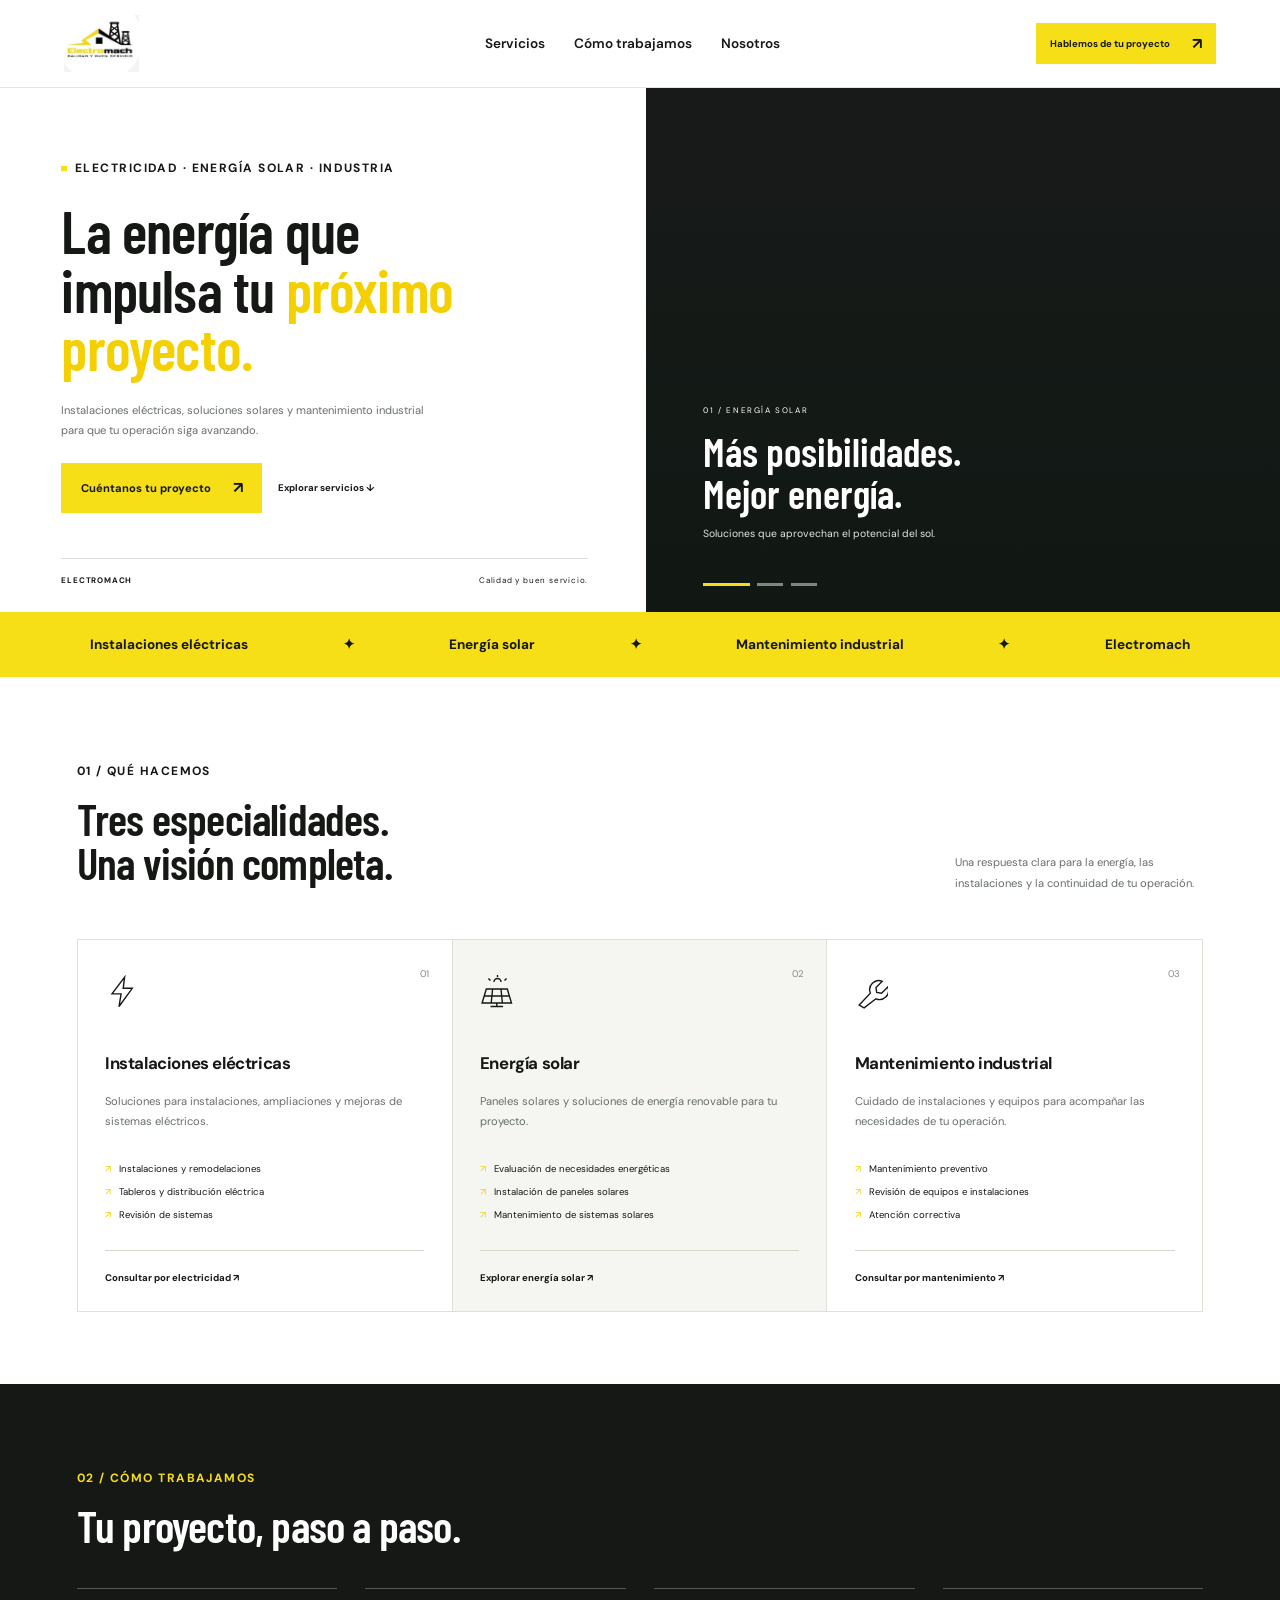
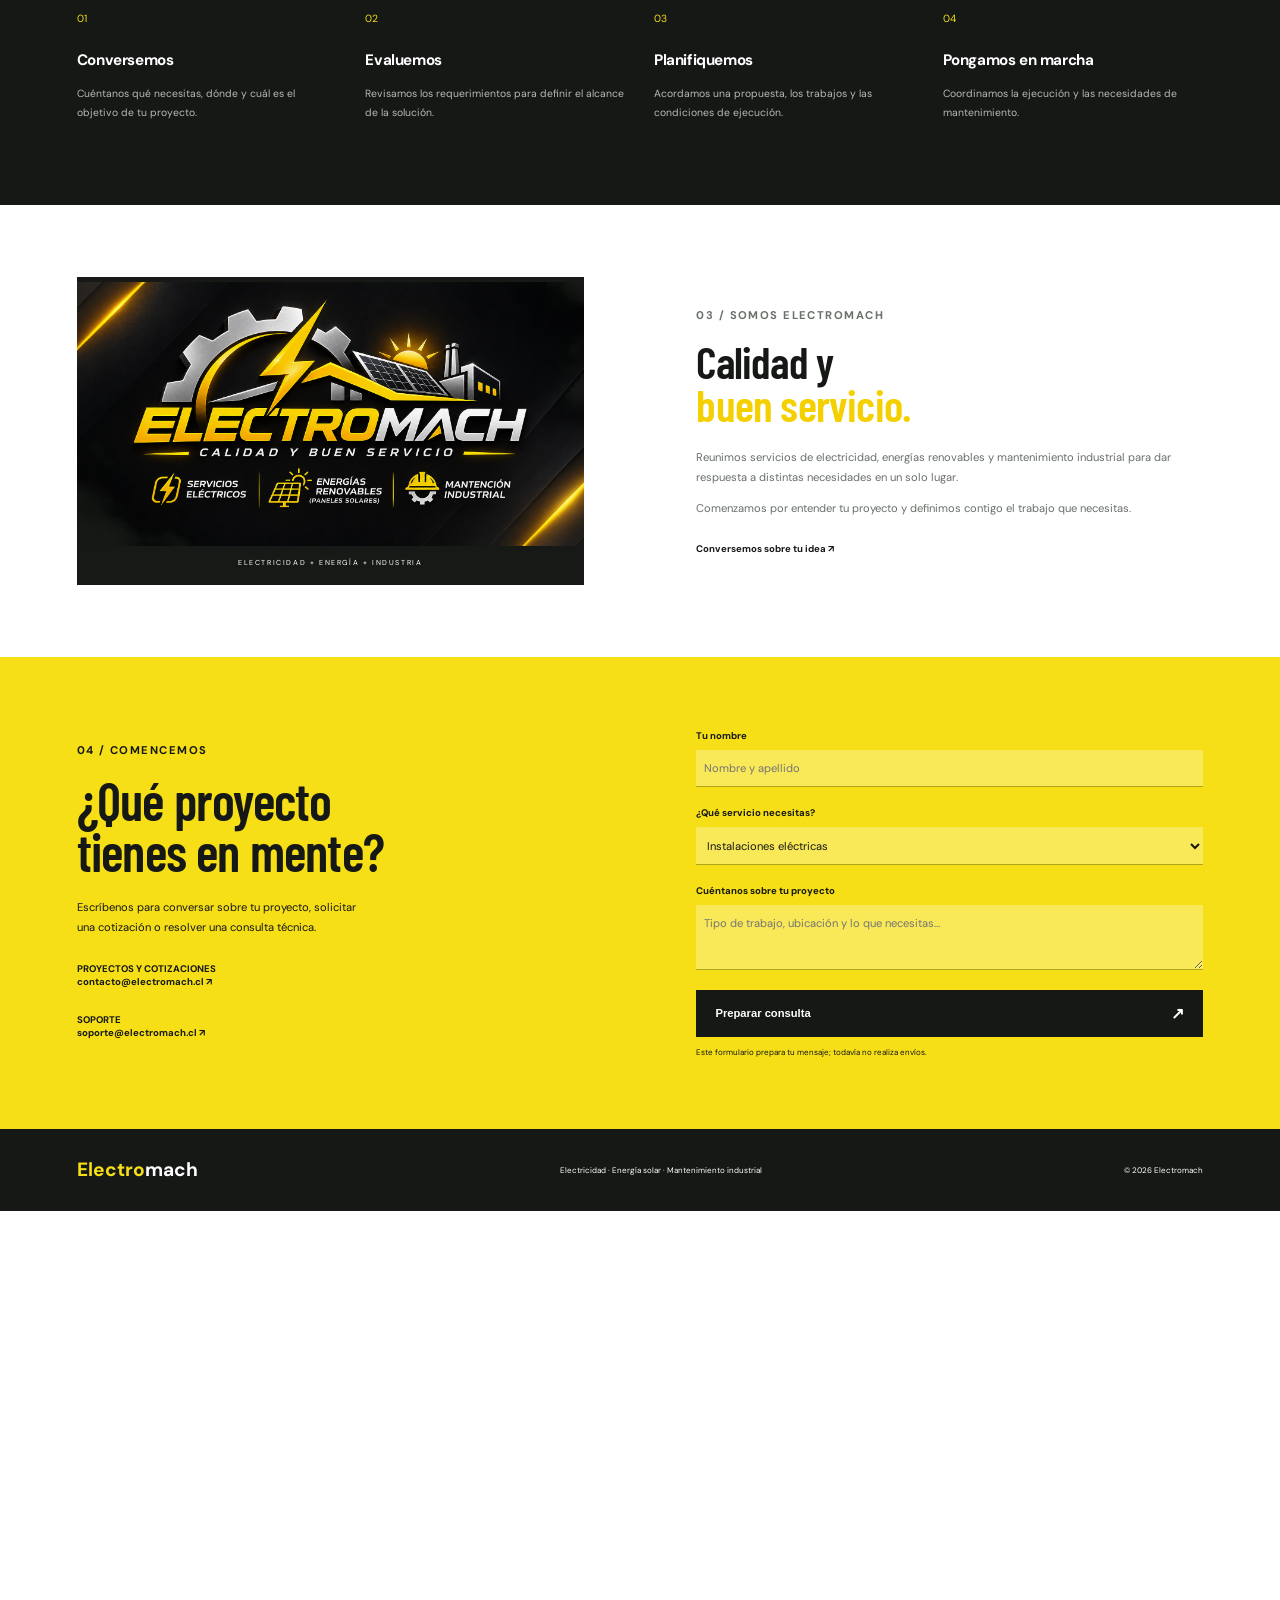
==== commit de6274a2: "Use provided logo in site header Co-authored-by: copilot-swe-agent[bot] <198982749+Copilot@users.nor" ====
--- a/index.html
+++ b/index.html
@@ -10,7 +10,7 @@
 </head>
 <body>
   <header>
-    <a class="brand" href="#inicio" aria-label="Electromach, inicio"><img src="brand-logo.png" alt="Electromach — Calidad y buen servicio"></a>
+    <a class="brand" href="#inicio" aria-label="Electromach, inicio"><img src="logo.jpg" alt="Electromach — Calidad y buen servicio"></a>
     <nav aria-label="Principal"><a href="#servicios">Servicios</a><a href="#proceso">Cómo trabajamos</a><a href="#nosotros">Nosotros</a></nav>
     <a class="button small" href="#contacto">Hablemos de tu proyecto <span>↗</span></a>
   </header>
--- a/style.css
+++ b/style.css
@@ -1,3 +1,4 @@
 @import url('https://fonts.googleapis.com/css2?family=Barlow+Condensed:wght@500;600;700&family=DM+Sans:wght@400;500;600;700&display=swap');
 :root{--yellow:#f7df18;--ink:#151815;--muted:#687069;--paper:#f5f6f1}*{box-sizing:border-box}html{scroll-behavior:smooth;scroll-padding-top:90px}body{margin:0;color:var(--ink);background:#fff;font-family:'DM Sans',Arial,sans-serif}a{color:inherit;text-decoration:none}header{height:92px;display:flex;align-items:center;justify-content:space-between;padding:0 5%;border-bottom:1px solid #e3e5df;background:#fff;gap:24px;position:sticky;top:0;z-index:20}.brand{height:82px;width:205px;display:flex;align-items:center}.brand img{width:182px;max-height:75px;object-fit:contain}nav{display:flex;gap:30px;font-size:13px;font-weight:600}.button{display:inline-flex;align-items:center;justify-content:space-between;gap:28px;background:var(--yellow);color:var(--ink);padding:18px 24px;font-size:14px;font-weight:700;border:0;cursor:pointer;transition:transform .2s,background .2s}.button:hover{background:#e8cf08;transform:translateY(-2px)}.button span{font-size:20px}.small{padding:12px 17px;font-size:12px}.hero{display:grid;grid-template-columns:1.02fr 1fr;min-height:655px}.hero-text{padding:72px 9% 25px 9.5%;position:relative;z-index:1}.eyebrow{font-size:10px;font-weight:700;letter-spacing:1.8px;line-height:1.8;display:flex;align-items:center;gap:10px}.eyebrow i{width:7px;height:7px;background:var(--yellow);display:inline-block}h1,h2{font-family:'Barlow Condensed','Arial Narrow',sans-serif;letter-spacing:-1px;font-weight:600;line-height:.98}h1{font-size:clamp(56px,5.8vw,88px);margin:29px 0}em{font-style:normal;color:#f5d000}.intro{max-width:455px;color:var(--muted);line-height:1.8;font-size:14px;margin:0 0 28px}.hero-actions{display:flex;align-items:center;gap:20px}.text-link{font-size:12px;font-weight:700;display:inline-block;padding:16px 0}.hero-bottom{display:flex;justify-content:space-between;margin-top:57px;padding-top:20px;border-top:1px solid #ddd;font-size:10px;letter-spacing:1px}.hero-bottom span:first-child{font-weight:700}.hero-gallery{min-height:600px;position:relative;overflow:hidden;background:#171a18}.hero-slide{position:absolute;inset:0;background-position:center;background-size:cover;opacity:0;transform:scale(1.04);transition:opacity .8s ease,transform 5.5s ease;pointer-events:none}.hero-slide.is-active{opacity:1;transform:scale(1);pointer-events:auto}.hero-slide:after{content:"";position:absolute;inset:0;background:linear-gradient(180deg,#07141f09 15%,#101813c9 88%)}.solar{background-image:url('https://images.unsplash.com/photo-1509391366360-2e959784a276?auto=format&fit=crop&w=1600&q=85')}.electrical{background-image:linear-gradient(120deg,#111b1bdd,#111b1b55),url('https://images.unsplash.com/photo-1621905251189-08b45d6a269e?auto=format&fit=crop&w=1600&q=85')}.industrial{background-image:linear-gradient(120deg,#101412a0,#10141235),url('brand-banner.png');background-size:cover;background-position:center}.slide-copy{position:absolute;z-index:1;left:9%;bottom:87px;color:#fff;max-width:440px}.slide-copy span{font-size:10px;letter-spacing:2px}.slide-copy strong{display:block;font-family:'Barlow Condensed',sans-serif;font-weight:600;font-size:50px;line-height:1.03;margin-top:18px}.slide-copy p{font-size:13px;line-height:1.6;margin:15px 0 0;color:#e1e4dc}.gallery-controls{position:absolute;z-index:2;left:9%;bottom:32px;display:flex;gap:9px}.gallery-controls button{height:4px;width:33px;border:0;background:#ffffff78;padding:0;cursor:pointer;transition:width .25s,background .25s}.gallery-controls button.is-active{background:var(--yellow);width:58px}.service-band{background:var(--yellow);display:flex;justify-content:space-around;align-items:center;padding:23px 4%;gap:20px;font-size:12px;font-weight:700}.service-band b{font-size:18px}.section{padding:90px 6%}.section-head{display:flex;justify-content:space-between;gap:40px;align-items:end;margin-bottom:44px}h2{font-size:56px;margin:18px 0 24px}.section-head>p{max-width:310px;font-size:14px;line-height:1.8;color:var(--muted)}.services{display:grid;grid-template-columns:repeat(3,1fr);border:1px solid #dfe1d9}.services article{position:relative;padding:34px;border-right:1px solid #dfe1d9;transition:background .25s}.services article:hover{background:#f4f5ef}.services article:last-child{border:0}.number{position:absolute;right:28px;color:#858b80;font-size:12px}.services svg{width:42px;height:42px;fill:none;stroke:currentColor;stroke-width:2;margin:10px 0 28px}h3{font-size:21px;letter-spacing:-.5px}.services p,.steps p,.about p{font-size:14px;line-height:1.8;color:var(--muted)}.services ul{list-style:none;padding:18px 0;font-size:12px;line-height:2.4}.services li:before{content:'↗';margin-right:10px;color:#f5d000}.services a{display:block;border-top:1px solid #d4d8ca;padding-top:25px;font-size:12px;font-weight:700}.featured{background:var(--paper)}.process{background:var(--ink);color:#fff}.process .eyebrow{color:var(--yellow)}.steps{display:grid;grid-template-columns:repeat(4,1fr);gap:35px;margin-top:50px}.steps article{border-top:1px solid #535750;padding-top:25px}.steps span{color:var(--yellow);font-size:13px}.steps h3{font-size:19px;margin-top:30px}.steps p{color:#b4bbb1;font-size:13px}.about{display:grid;grid-template-columns:1fr 1fr;gap:10%;align-items:center}.about-mark{background:#161916;min-height:385px;display:flex;align-items:center;justify-content:center;flex-direction:column;overflow:hidden}.about-mark img{width:100%;height:330px;object-fit:cover}.about-mark span{color:#fff;font-size:9px;letter-spacing:2px;margin:15px}.about .text-link{margin-left:0}.contact{background:var(--yellow);display:grid;grid-template-columns:1fr 1fr;gap:10%}.contact h2{font-size:66px}.contact p{font-size:14px;line-height:1.8;max-width:360px}.contact-note{font-size:11px!important;opacity:.65;margin-top:35px}form{display:flex;flex-direction:column}label{font-size:12px;font-weight:700;margin:0 0 10px}input,textarea,select{font:inherit;font-size:14px;border:0;border-bottom:1px solid #afa61e;border-radius:0;padding:14px 10px;background:#ffffff45;margin-bottom:24px;width:100%;color:var(--ink)}textarea{resize:vertical}form .button{background:var(--ink);color:#fff}small{font-size:10px;margin-top:12px}#result{padding:22px;margin-top:20px;background:#ffffff9c}#summary{white-space:pre-wrap}#download{padding:10px;border:1px solid var(--ink);background:transparent;cursor:pointer}footer{padding:35px 6%;display:flex;justify-content:space-between;align-items:center;gap:20px;background:var(--ink);color:#fff;font-size:10px}footer>a{font-weight:700;font-size:24px;color:var(--yellow)}footer>a span{color:#fff}a:focus-visible,button:focus-visible,input:focus-visible,textarea:focus-visible,select:focus-visible{outline:3px solid #607a98;outline-offset:5px}@media(max-width:900px){header{height:85px}.brand{width:155px}.brand img{width:150px}nav{gap:16px;font-size:11px}.small{font-size:10px;padding:10px}.hero-text{padding:46px 7%}h1{font-size:60px}.services article{padding:25px 20px}.services h3{font-size:18px}.section{padding:65px 5%}.contact{gap:7%}}@media(max-width:650px){header{padding:0 5%;gap:10px}nav{display:none}.small{gap:12px;max-width:160px}.hero{grid-template-columns:1fr}.hero-text{padding:40px 6% 28px}h1{font-size:62px}.hero-bottom{margin-top:35px}.hero-gallery{min-height:420px}.slide-copy{left:8%;bottom:72px}.slide-copy strong{font-size:42px}.gallery-controls{left:8%;bottom:28px}.service-band{flex-wrap:wrap;padding:20px;font-size:10px;gap:12px}.service-band span:last-child,.service-band b:last-of-type{display:none}.section-head{display:block}.section-head>p{max-width:none}h2{font-size:46px}.services{grid-template-columns:1fr}.services article{padding:30px;border-right:0;border-bottom:1px solid #dfe1d9}.services svg{margin-bottom:10px}.steps{grid-template-columns:1fr 1fr;gap:25px}.about,.contact{grid-template-columns:1fr;gap:40px}.about-mark{min-height:280px}.contact h2{font-size:54px}footer{flex-direction:column;align-items:flex-start;gap:10px}}@media(prefers-reduced-motion:reduce){html{scroll-behavior:auto}.hero-slide{transition:none}}
 body{zoom:0.8}em{color:#f5d000!important}.services li:before{color:#f5d000!important}
+header{height:110px;padding-top:10px;padding-bottom:10px}.brand{height:90px}.brand img{height:72px;width:auto;object-fit:contain}nav{font-size:17px;font-weight:600;gap:36px}.eyebrow{font-size:15px;font-weight:700}.service-band{font-size:17px;font-weight:700;padding:30px 4%}.service-band b{font-size:17px}
